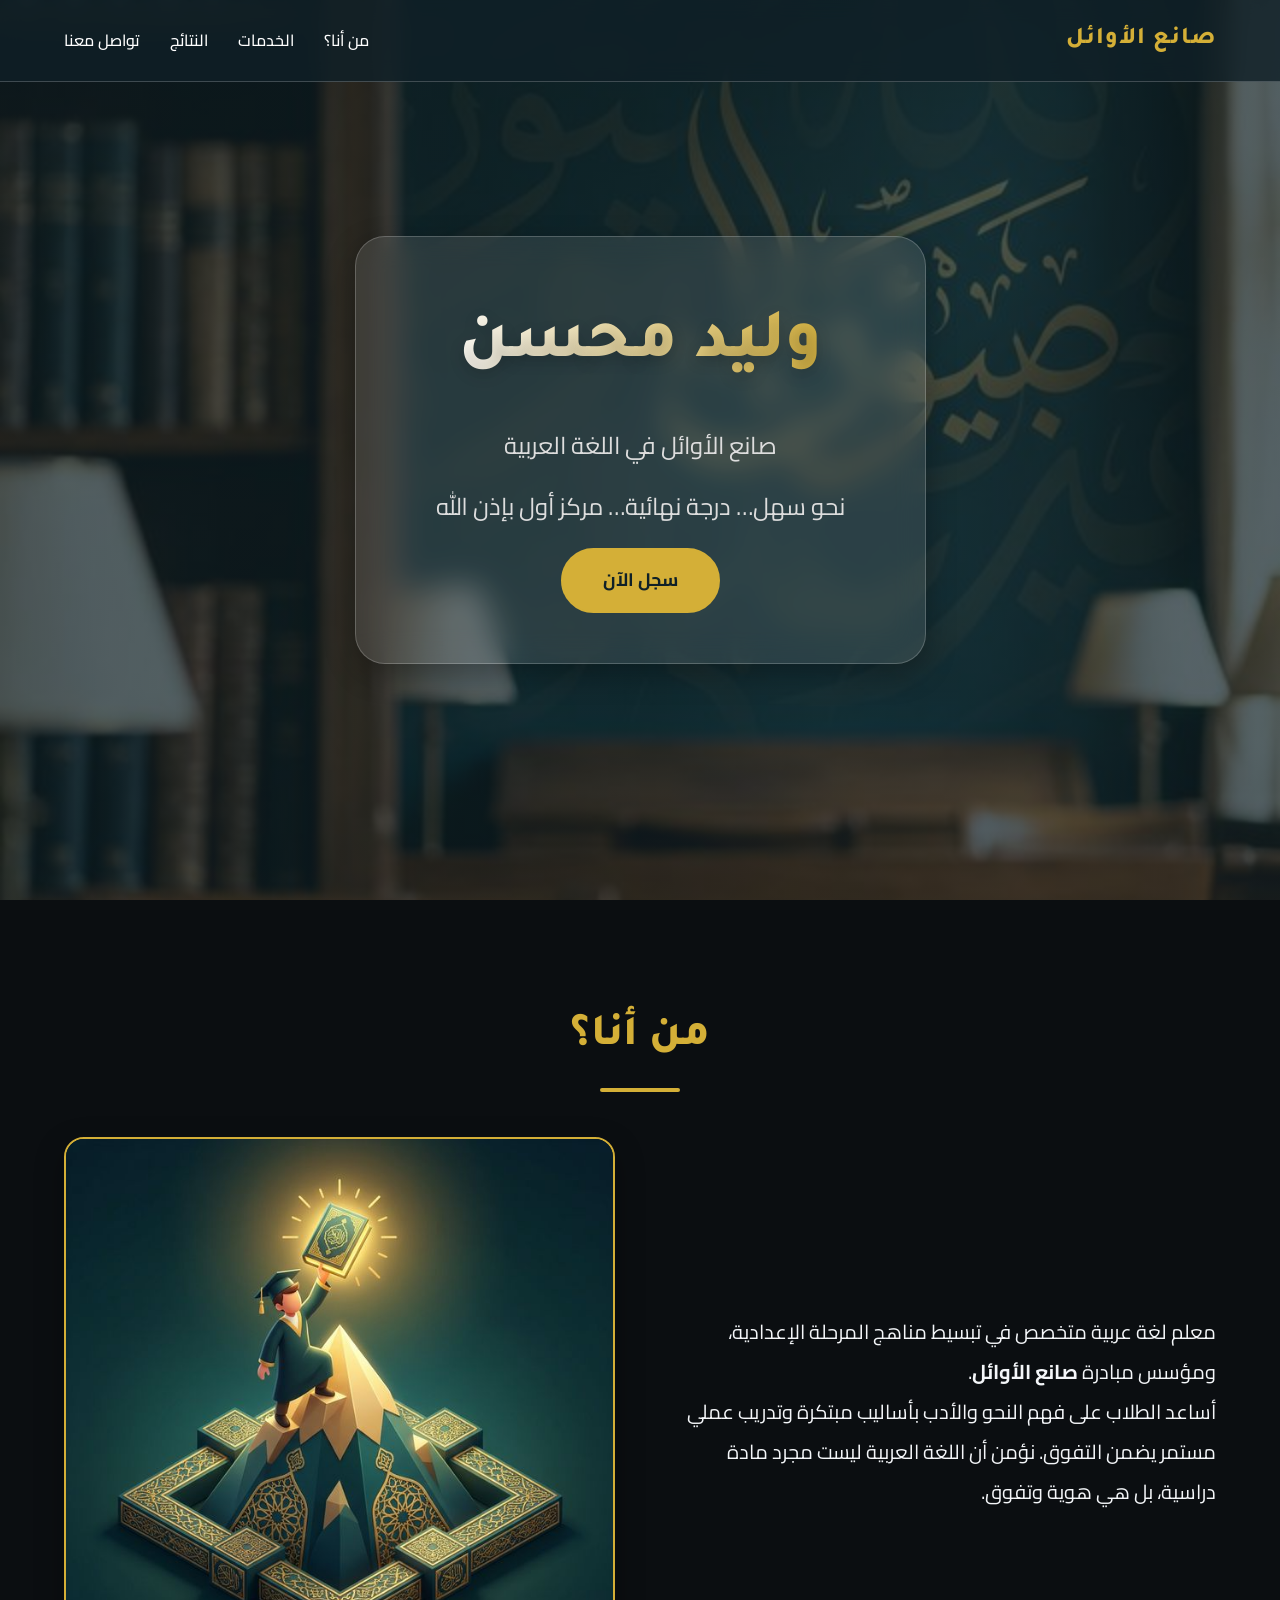
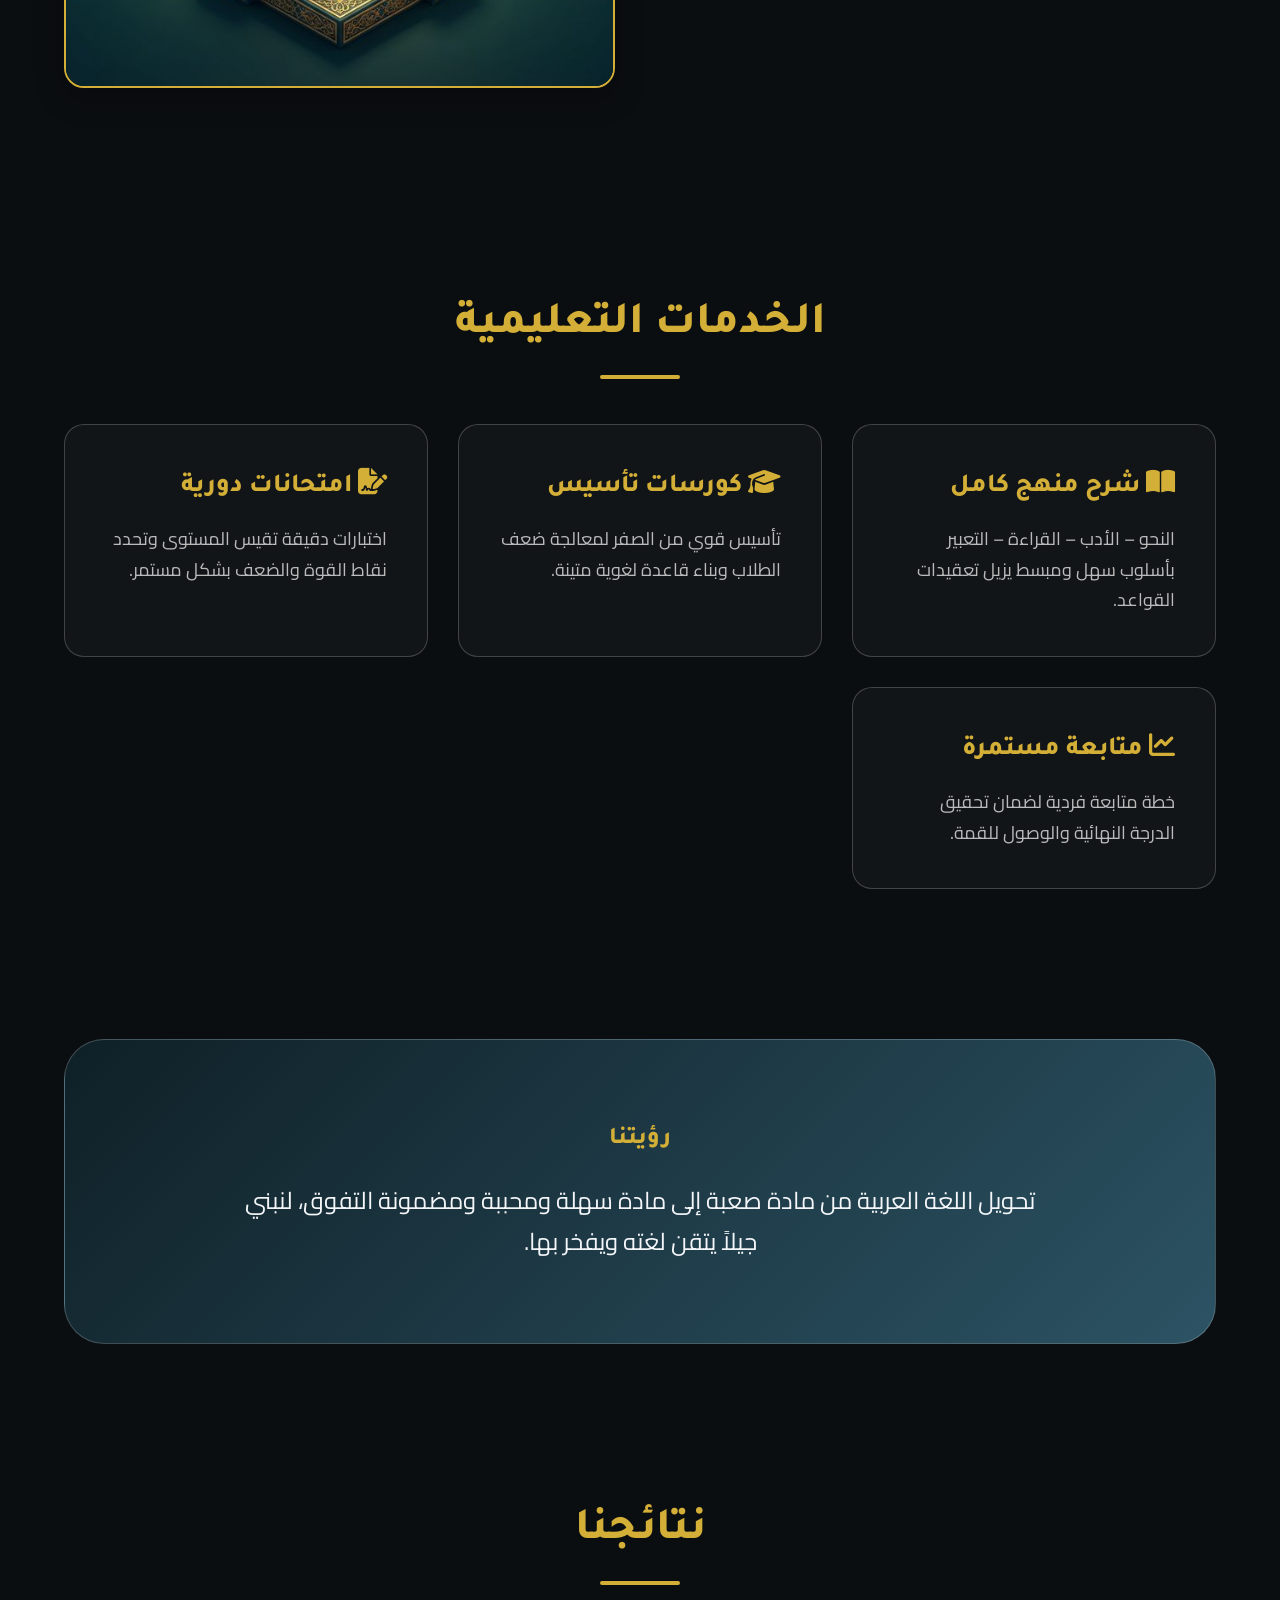
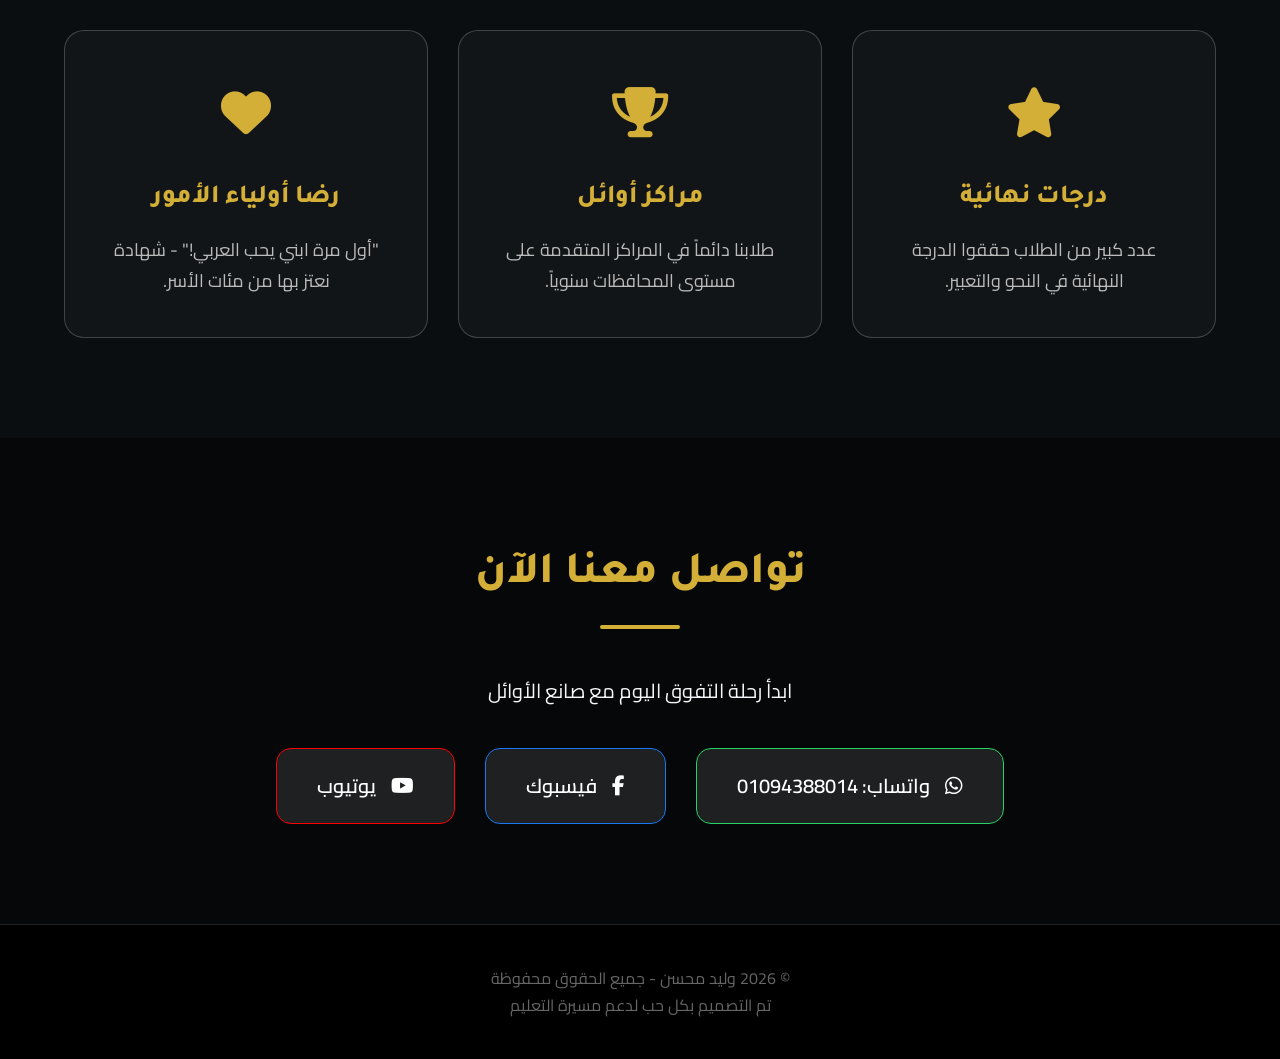
==== index.html @ 2f056094 "Add files via upload" ====
<!DOCTYPE html>
<html lang="ar" dir="rtl">
<head>
    <meta charset="UTF-8">
    <meta name="viewport" content="width=device-width, initial-scale=1.0">
    <meta name="description" content="وليد محسن - صانع الأوائل في اللغة العربية. نحو سهل، درجة نهائية، ومركز أول بإذن الله.">
    <title>وليد محسن | صانع الأوائل</title>
    
    <!-- CSS -->
    <link rel="stylesheet" href="style.css">
    
    <!-- Font Awesome for icons -->
    <link rel="stylesheet" href="https://cdnjs.cloudflare.com/ajax/libs/font-awesome/6.4.0/css/all.min.css">
    
    <!-- Favicon -->
    <link rel="icon" type="image/png" href="assets/awards.png">
</head>

<body>

    <!-- Navigation -->
    <nav>
        <a href="#" class="nav-logo">صانع الأوائل</a>
        <ul class="nav-links">
            <li><a href="#about">من أنا؟</a></li>
            <li><a href="#services">الخدمات</a></li>
            <li><a href="#results">النتائج</a></li>
            <li><a href="#contact">تواصل معنا</a></li>
        </ul>
    </nav>

    <!-- Hero Section -->
    <header class="hero">
        <div class="hero-content">
            <h1>وليد محسن</h1>
            <p>صانع الأوائل في اللغة العربية</p>
            <p>نحو سهل… درجة نهائية… مركز أول بإذن الله</p>
            <a href="#contact" class="cta-btn">سجل الآن</a>
        </div>
    </header>

    <!-- About Section -->
    <section id="about" class="section">
        <h2 class="section-title">من أنا؟</h2>
        <div class="about-container">
            <div class="about-text">
                <p>
                    معلم لغة عربية متخصص في تبسيط مناهج المرحلة الإعدادية، ومؤسس مبادرة <strong>صانع الأوائل</strong>.
                </p>
                <p>
                    أساعد الطلاب على فهم النحو والأدب بأساليب مبتكرة وتدريب عملي مستمر يضمن التفوق. نؤمن أن اللغة العربية ليست مجرد مادة دراسية، بل هي هوية وتفوق.
                </p>
            </div>
            <img src="assets/success.png" alt="نجاح الطلاب" class="about-img">
        </div>
    </section>

    <!-- Services Section -->
    <section id="services" class="section">
        <h2 class="section-title">الخدمات التعليمية</h2>
        <div class="cards-grid">
            <div class="card">
                <h3><i class="fas fa-book-open"></i> شرح منهج كامل</h3>
                <p>النحو – الأدب – القراءة – التعبير بأسلوب سهل ومبسط يزيل تعقيدات القواعد.</p>
            </div>
            <div class="card">
                <h3><i class="fas fa-graduation-cap"></i> كورسات تأسيس</h3>
                <p>تأسيس قوي من الصفر لمعالجة ضعف الطلاب وبناء قاعدة لغوية متينة.</p>
            </div>
            <div class="card">
                <h3><i class="fas fa-file-signature"></i> امتحانات دورية</h3>
                <p>اختبارات دقيقة تقيس المستوى وتحدد نقاط القوة والضعف بشكل مستمر.</p>
            </div>
            <div class="card">
                <h3><i class="fas fa-chart-line"></i> متابعة مستمرة</h3>
                <p>خطة متابعة فردية لضمان تحقيق الدرجة النهائية والوصول للقمة.</p>
            </div>
        </div>
    </section>

    <!-- Vision Highlight -->
    <div class="vision-highlight">
        <h2>رؤيتنا</h2>
        <p style="font-size: 24px; max-width: 800px; margin: auto;">
            تحويل اللغة العربية من مادة صعبة إلى مادة سهلة ومحببة ومضمونة التفوق، لنبني جيلاً يتقن لغته ويفخر بها.
        </p>
    </div>

    <!-- Results Section -->
    <section id="results" class="section">
        <h2 class="section-title">نتائجنا</h2>
        <div class="cards-grid">
            <div class="card result-card">
                <div class="result-icon"><i class="fas fa-star"></i></div>
                <h3>درجات نهائية</h3>
                <p>عدد كبير من الطلاب حققوا الدرجة النهائية في النحو والتعبير.</p>
            </div>
            <div class="card result-card">
                <div class="result-icon"><i class="fas fa-trophy"></i></div>
                <h3>مراكز أوائل</h3>
                <p>طلابنا دائماً في المراكز المتقدمة على مستوى المحافظات سنوياً.</p>
            </div>
            <div class="card result-card">
                <div class="result-icon"><i class="fas fa-heart"></i></div>
                <h3>رضا أولياء الأمور</h3>
                <p>"أول مرة ابني يحب العربي!" - شهادة نعتز بها من مئات الأسر.</p>
            </div>
        </div>
    </section>

    <!-- Contact Section -->
    <section id="contact" class="contact-section">
        <h2 class="section-title">تواصل معنا الآن</h2>
        <p style="font-size: 20px;">ابدأ رحلة التفوق اليوم مع صانع الأوائل</p>
        
        <div class="contact-links">
            <a href="https://wa.me/201094388014" target="_blank" class="contact-item whatsapp">
                <i class="fab fa-whatsapp"></i> واتساب: 01094388014
            </a>
            <a href="https://www.facebook.com/share/1NJPFis93b/" target="_blank" class="contact-item facebook">
                <i class="fab fa-facebook-f"></i> فيسبوك
            </a>
            <a href="https://www.youtube.com/@waleedmohsen2886" target="_blank" class="contact-item youtube">
                <i class="fab fa-youtube"></i> يوتيوب
            </a>
        </div>
    </section>

    <footer>
        <p>© 2026 وليد محسن - جميع الحقوق محفوظة</p>
        <p>تم التصميم بكل حب لدعم مسيرة التعليم</p>
    </footer>

    <!-- Add some simple AOS-like scroll reveal -->
    <script>
        const observerOptions = {
            threshold: 0.1
        };

        const observer = new IntersectionObserver((entries) => {
            entries.forEach(entry => {
                if (entry.isIntersecting) {
                    entry.target.style.opacity = "1";
                    entry.target.style.transform = "translateY(0)";
                }
            });
        }, observerOptions);

        document.querySelectorAll('.card, .section-title, .about-text, .about-img, .vision-highlight').forEach(el => {
            el.style.opacity = "0";
            el.style.transform = "translateY(30px)";
            el.style.transition = "all 0.8s ease-out";
            observer.observe(el);
        });
    </script>

</body>
</html>
---- style.css ----
@import url('https://fonts.googleapis.com/css2?family=Cairo:wght@200;300;400;500;600;700;800;900&family=Tajawal:wght@200;300;400;500;700;800;900&display=swap');

:root {
    --primary: #0f2027;
    --secondary: #2c5364;
    --accent: #d4af37; /* Gold */
    --accent-light: #f1c40f;
    --text-light: #f4f6f9;
    --text-dark: #222;
    --glass: rgba(255, 255, 255, 0.1);
    --glass-border: rgba(255, 255, 255, 0.2);
    --shadow: 0 10px 30px rgba(0, 0, 0, 0.3);
    --transition: 0.4s cubic-bezier(0.4, 0, 0.2, 1);
}

* {
    margin: 0;
    padding: 0;
    box-sizing: border-box;
}

body {
    font-family: 'Cairo', sans-serif;
    background: #0b0e11;
    color: var(--text-light);
    line-height: 1.7;
    overflow-x: hidden;
    scroll-behavior: smooth;
}

h1, h2, h3, .nav-logo {
    font-family: 'Tajawal', sans-serif;
    font-weight: 800;
}

/* Custom Scrollbar */
::-webkit-scrollbar {
    width: 8px;
}
::-webkit-scrollbar-track {
    background: var(--primary);
}
::-webkit-scrollbar-thumb {
    background: var(--accent);
    border-radius: 10px;
}

/* Navigation */
nav {
    position: fixed;
    top: 0;
    left: 0;
    width: 100%;
    padding: 20px 5%;
    display: flex;
    justify-content: space-between;
    align-items: center;
    z-index: 1000;
    background: rgba(15, 32, 39, 0.8);
    backdrop-filter: blur(10px);
    border-bottom: 1px solid var(--glass-border);
}

.nav-logo {
    font-size: 24px;
    color: var(--accent);
    text-decoration: none;
    letter-spacing: 1px;
}

.nav-links {
    display: flex;
    gap: 30px;
    list-style: none;
}

.nav-links a {
    color: white;
    text-decoration: none;
    font-weight: 500;
    transition: var(--transition);
}

.nav-links a:hover {
    color: var(--accent);
}

/* Hero Section */
.hero {
    height: 100vh;
    background: linear-gradient(rgba(15, 32, 39, 0.7), rgba(15, 32, 39, 0.7)), url('assets/hero-bg.png');
    background-size: cover;
    background-position: center;
    background-attachment: fixed;
    display: flex;
    flex-direction: column;
    justify-content: center;
    align-items: center;
    text-align: center;
    padding: 0 20px;
}

.hero-content {
    background: var(--glass);
    backdrop-filter: blur(15px);
    padding: 50px 80px;
    border-radius: 30px;
    border: 1px solid var(--glass-border);
    box-shadow: var(--shadow);
    max-width: 900px;
    animation: fadeInUp 1s ease-out;
}

.hero h1 {
    font-size: clamp(40px, 8vw, 70px);
    margin: 0;
    background: linear-gradient(to right, #fff, var(--accent));
    -webkit-background-clip: text;
    -webkit-text-fill-color: transparent;
    text-shadow: 0 5px 15px rgba(0,0,0,0.2);
}

.hero p {
    font-size: clamp(18px, 3vw, 24px);
    margin: 20px 0;
    color: #ddd;
}

.hero .cta-btn {
    display: inline-block;
    padding: 15px 40px;
    background: var(--accent);
    color: var(--primary);
    text-decoration: none;
    border-radius: 50px;
    font-weight: 700;
    font-size: 18px;
    transition: var(--transition);
    border: 2px solid var(--accent);
}

.hero .cta-btn:hover {
    background: transparent;
    color: var(--accent);
    transform: translateY(-5px);
    box-shadow: 0 10px 20px rgba(212, 175, 55, 0.3);
}

/* Sections */
.section {
    padding: 100px 5%;
    max-width: 1400px;
    margin: auto;
}

.section-title {
    text-align: center;
    font-size: clamp(32px, 5vw, 45px);
    margin-bottom: 60px;
    position: relative;
    color: var(--accent);
}

.section-title::after {
    content: '';
    position: absolute;
    bottom: -15px;
    left: 50%;
    transform: translateX(-50%);
    width: 80px;
    height: 4px;
    background: var(--accent);
    border-radius: 2px;
}

/* About Section */
.about-container {
    display: grid;
    grid-template-columns: 1fr 1fr;
    gap: 50px;
    align-items: center;
}

.about-img {
    width: 100%;
    border-radius: 20px;
    box-shadow: var(--shadow);
    border: 2px solid var(--accent);
}

.about-text {
    font-size: 20px;
    line-height: 2;
}

/* Services / Cards */
.cards-grid {
    display: grid;
    grid-template-columns: repeat(auto-fit, minmax(300px, 1fr));
    gap: 30px;
}

.card {
    background: rgba(255, 255, 255, 0.03);
    padding: 40px;
    border-radius: 20px;
    border: 1px solid var(--glass-border);
    transition: var(--transition);
    position: relative;
    overflow: hidden;
    height: 100%;
}

.card::before {
    content: '';
    position: absolute;
    top: 0;
    left: 0;
    width: 100%;
    height: 100%;
    background: linear-gradient(135deg, var(--accent), transparent);
    opacity: 0;
    transition: var(--transition);
}

.card:hover {
    transform: translateY(-15px) scale(1.02);
    border-color: var(--accent);
    background: rgba(255, 255, 255, 0.07);
}

.card:hover::before {
    opacity: 0.05;
}

.card h3 {
    font-size: 26px;
    margin-bottom: 15px;
    color: var(--accent);
}

.card p {
    color: #bbb;
    font-size: 18px;
}

/* Vision Highlight */
.vision-highlight {
    background: linear-gradient(135deg, var(--primary), var(--secondary));
    padding: 80px 5%;
    text-align: center;
    border-radius: 40px;
    margin: 50px 5%;
    border: 1px solid var(--glass-border);
}

.vision-highlight h2 {
    color: var(--accent);
    margin-bottom: 20px;
}

/* Results */
.result-card {
    display: flex;
    flex-direction: column;
    align-items: center;
    text-align: center;
}

.result-icon {
    font-size: 50px;
    margin-bottom: 20px;
    color: var(--accent);
}

/* Contact */
.contact-section {
    background: #050709;
    padding: 100px 5%;
    text-align: center;
}

.contact-links {
    display: flex;
    justify-content: center;
    gap: 30px;
    flex-wrap: wrap;
    margin-top: 40px;
}

.contact-item {
    padding: 20px 40px;
    border-radius: 15px;
    background: var(--glass);
    border: 1px solid var(--glass-border);
    text-decoration: none;
    color: white;
    font-size: 20px;
    font-weight: 600;
    transition: var(--transition);
    display: flex;
    align-items: center;
    gap: 15px;
}

.contact-item:hover {
    background: var(--accent);
    color: var(--primary);
    transform: translateY(-5px);
}

.contact-item.whatsapp { border-color: #25d366; }
.contact-item.facebook { border-color: #1877f2; }
.contact-item.youtube { border-color: #ff0000; }

/* Footer */
footer {
    padding: 40px;
    text-align: center;
    background: #000;
    border-top: 1px solid #222;
    color: #666;
}

/* Animations */
@keyframes fadeInUp {
    from {
        opacity: 0;
        transform: translateY(50px);
    }
    to {
        opacity: 1;
        transform: translateY(0);
    }
}

/* Responsive */
@media (max-width: 768px) {
    .about-container {
        grid-template-columns: 1fr;
    }
    .nav-links {
        display: none;
    }
    .hero-content {
        padding: 40px 20px;
    }
}
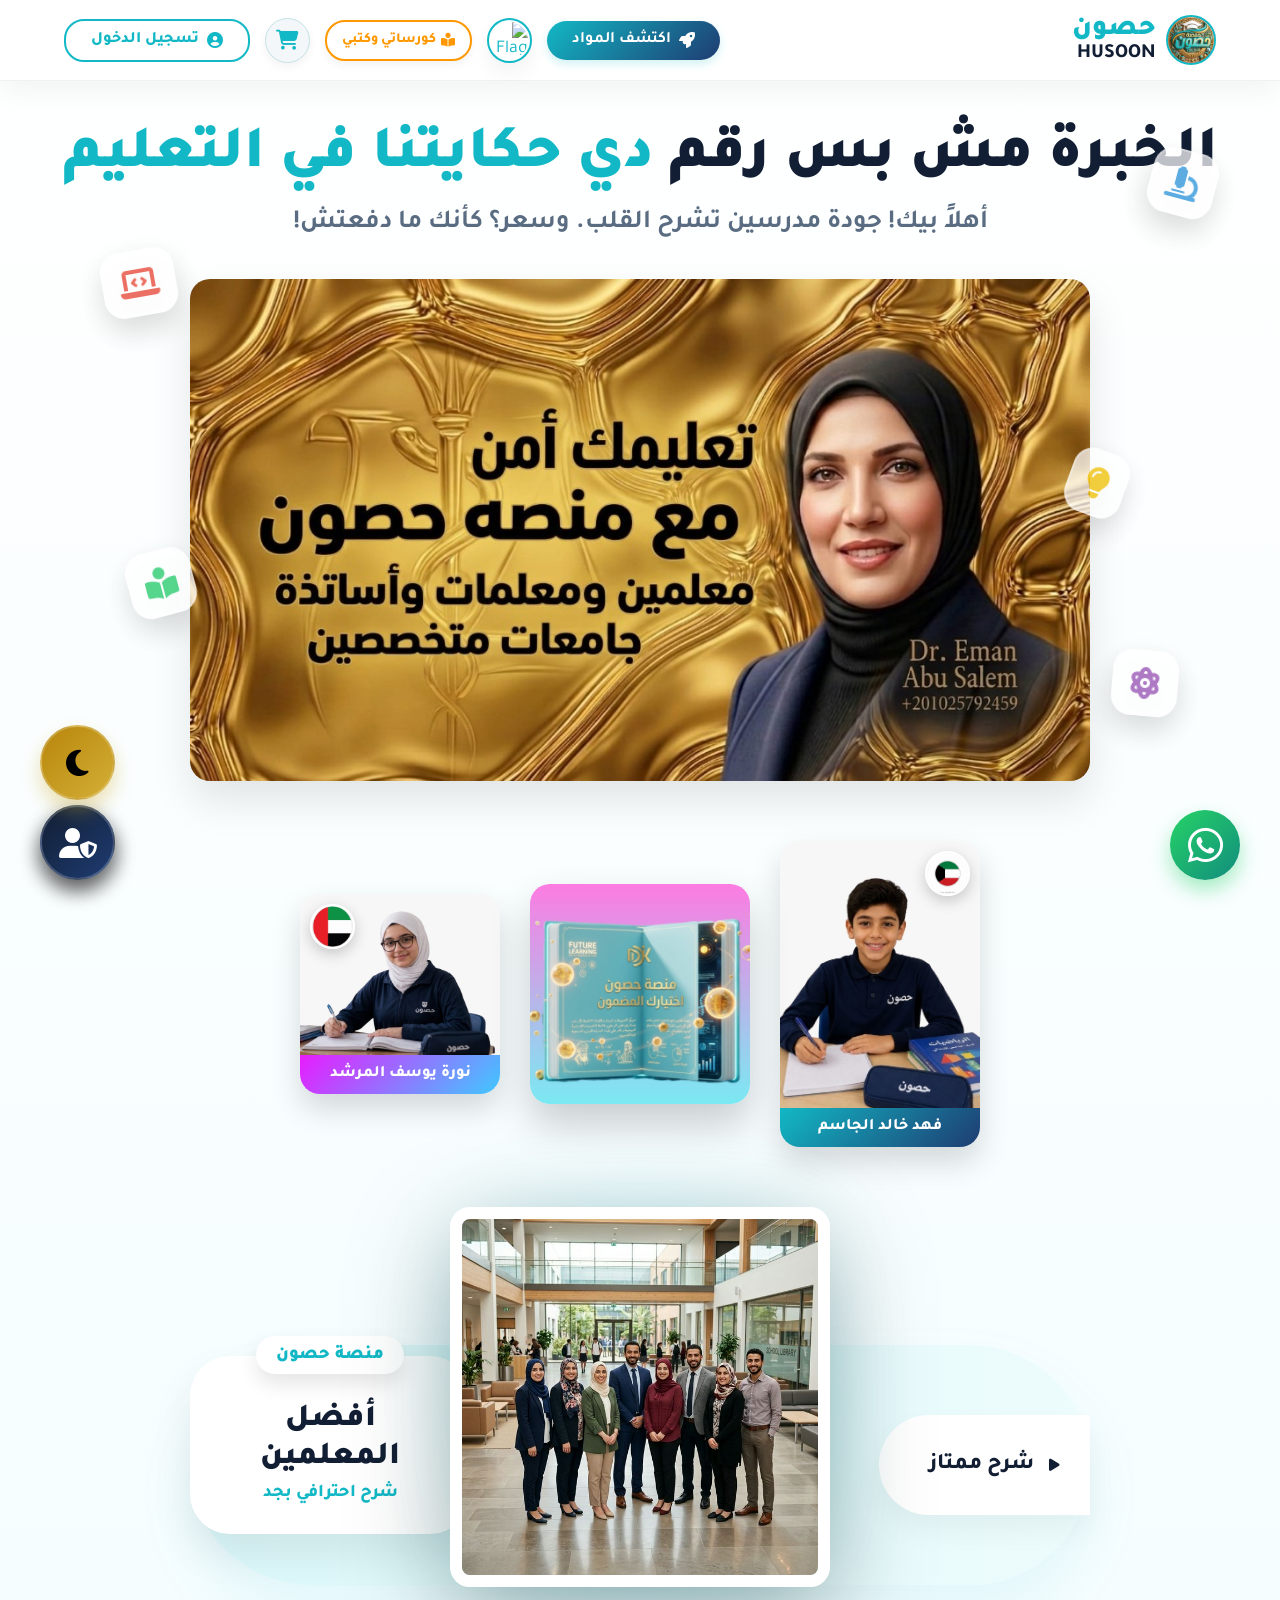
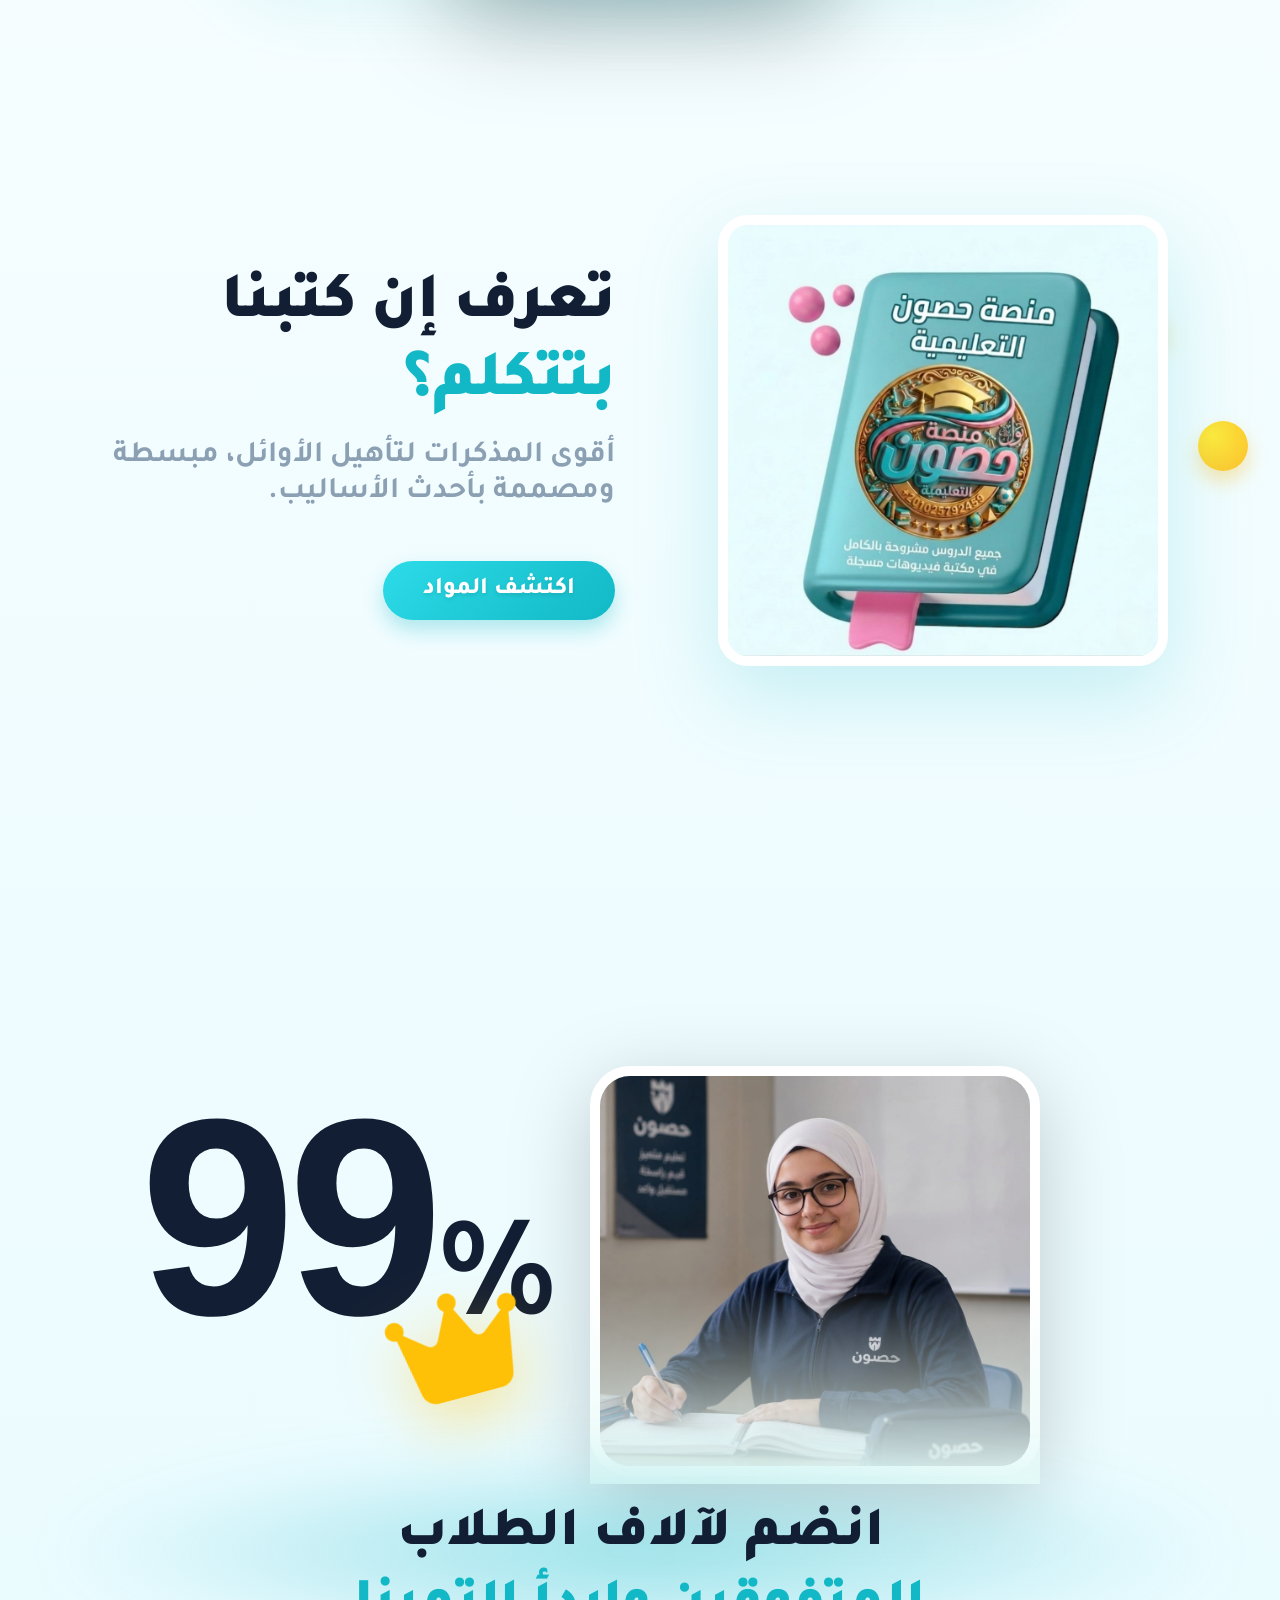
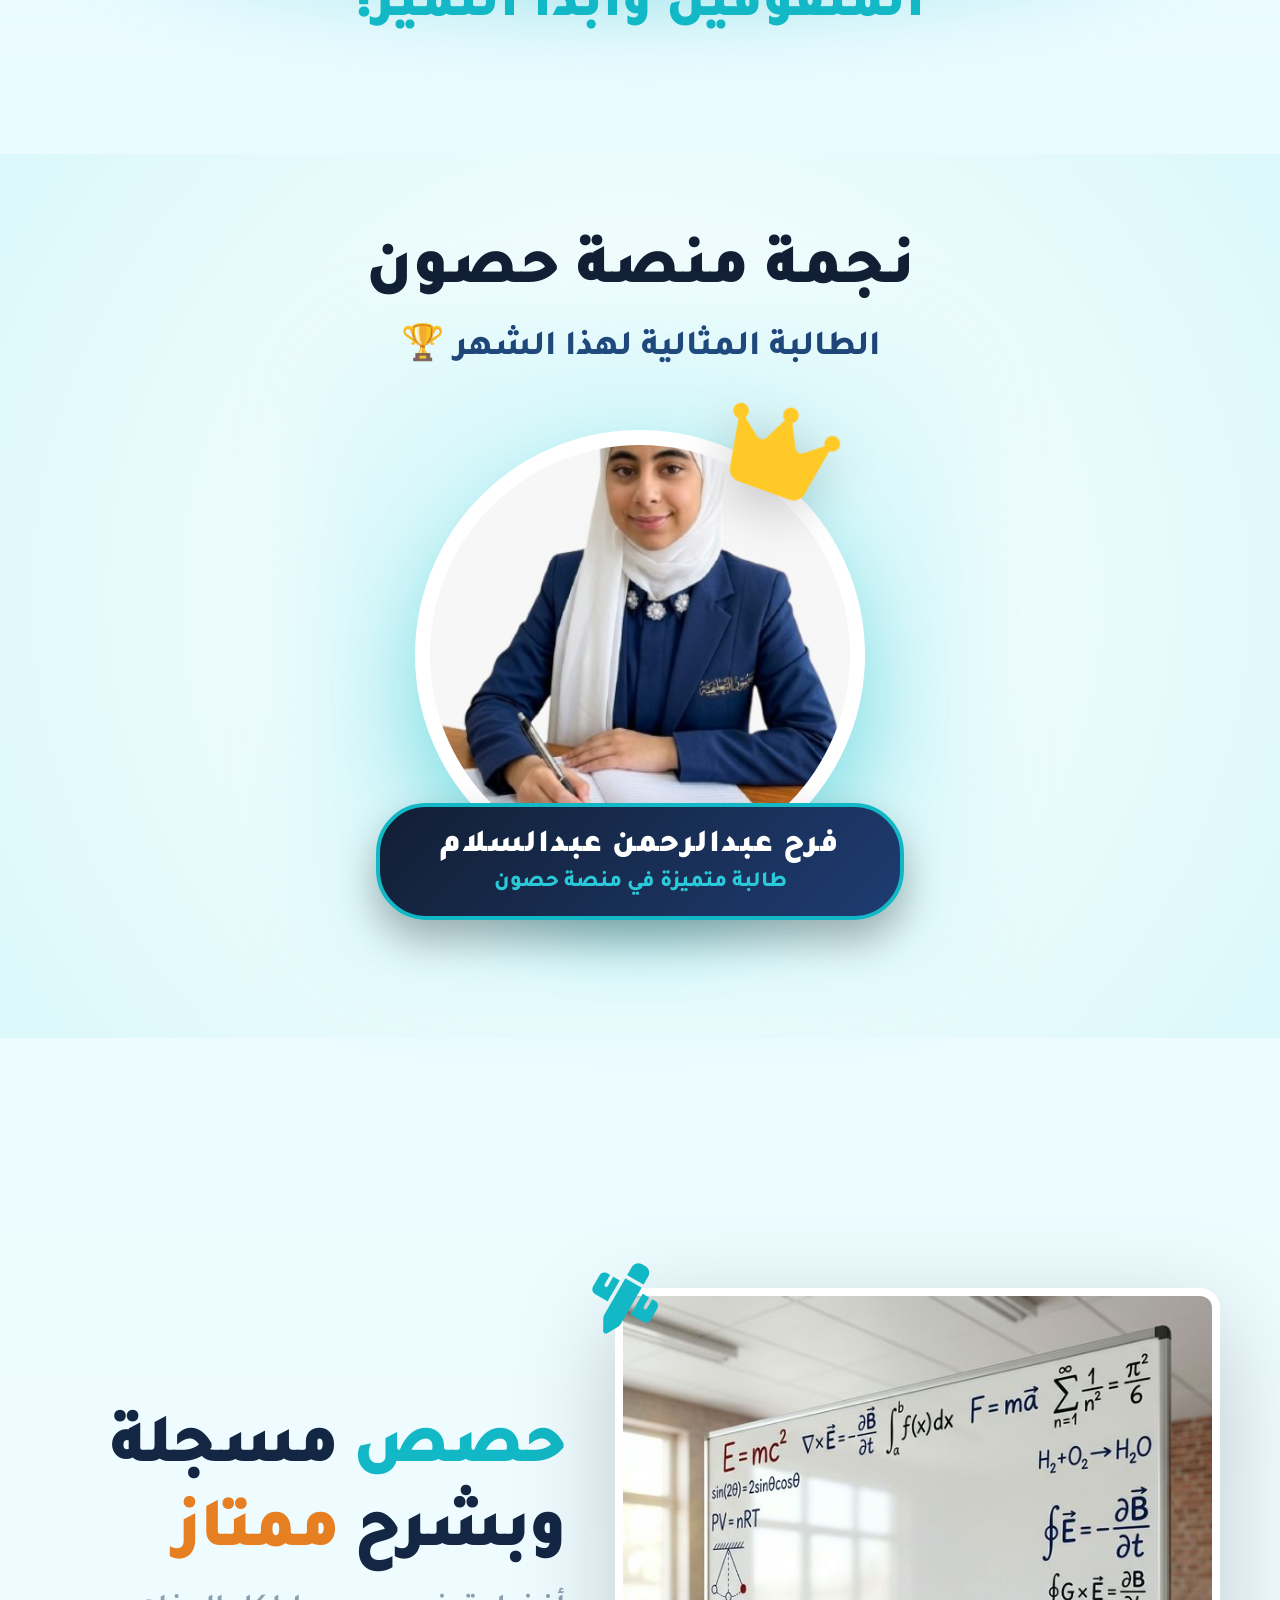
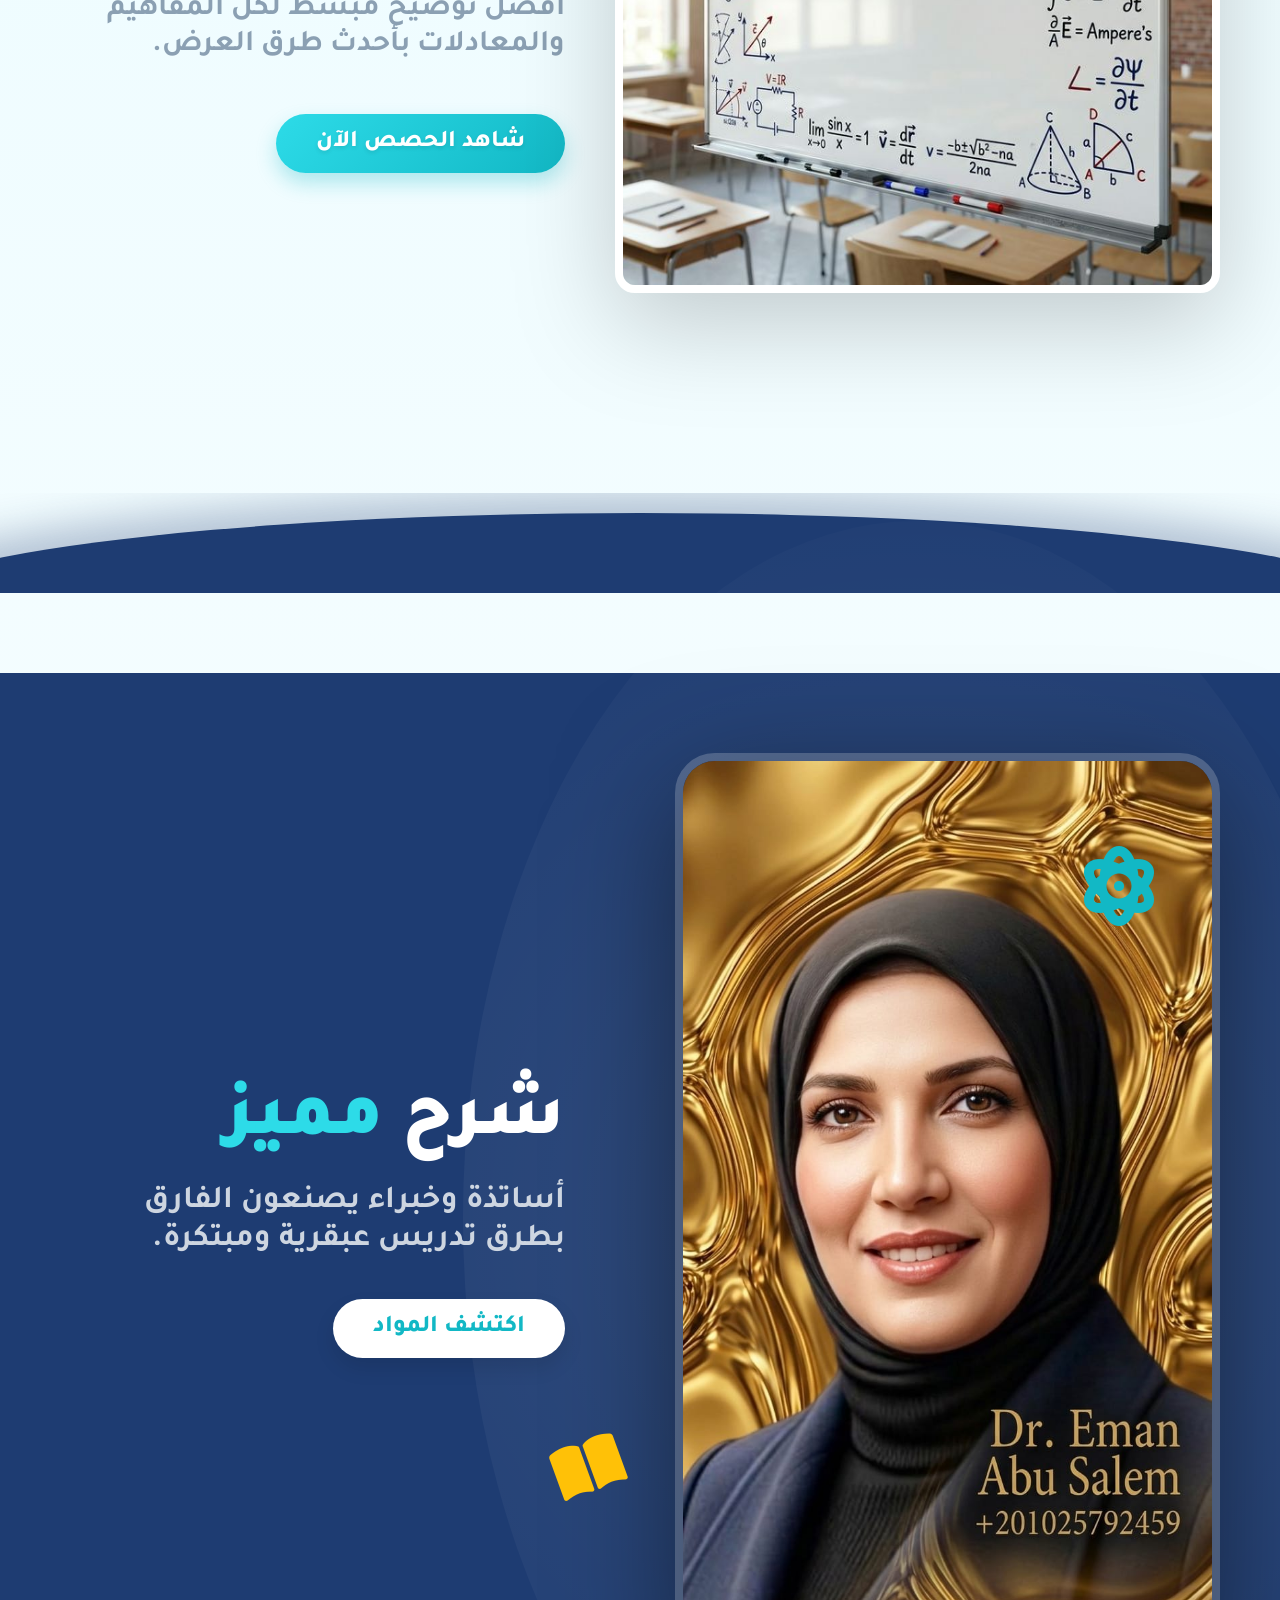
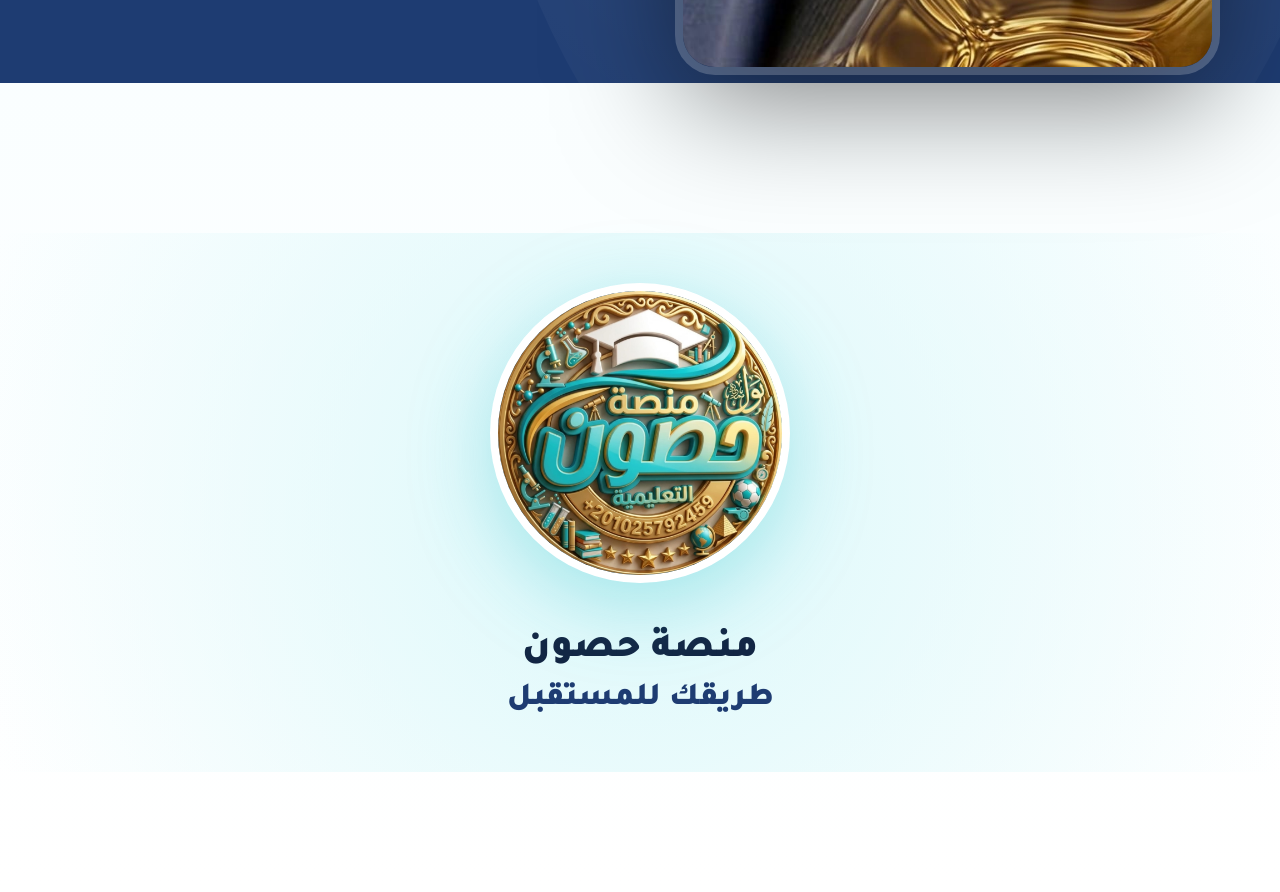
==== commit bee50a50: "Add files via upload" ====
--- a/index.html
+++ b/index.html
@@ -1,158 +1,723 @@
-<!DOCTYPE html>
+﻿<!DOCTYPE html>
 <html lang="ar" dir="rtl">
+
 <head>
     <meta charset="UTF-8">
-    <meta name="viewport" content="width=device-width, initial-scale=1.0">
-    <meta name="description" content="وليد محسن - صانع الأوائل في اللغة العربية. نحو سهل، درجة نهائية، ومركز أول بإذن الله.">
-    <title>وليد محسن | صانع الأوائل</title>
-    
-    <!-- CSS -->
+    <meta name="viewport" content="width=850">
+    <title>منصة حصون - Husoon</title>
     <link rel="stylesheet" href="style.css">
-    
-    <!-- Font Awesome for icons -->
+    <link href="https://fonts.googleapis.com/css2?family=Tajawal:wght@400;500;700;800;900&display=swap"
+        rel="stylesheet">
     <link rel="stylesheet" href="https://cdnjs.cloudflare.com/ajax/libs/font-awesome/6.4.0/css/all.min.css">
-    
-    <!-- Favicon -->
-    <link rel="icon" type="image/png" href="assets/awards.png">
+    <style>
+        .huge-hero {
+            position: relative;
+            padding: 160px 20px 80px;
+            background: radial-gradient(circle at center top, rgba(18, 184, 197, 0.1) 0%, rgba(255, 255, 255, 0) 70%);
+            border-bottom: 2px solid #f1f6fa;
+            text-align: center;
+            overflow: hidden;
+            z-index: 1;
+        }
+
+        .huge-hero::before {
+            content: '';
+            position: absolute;
+            top: 0;
+            left: 0;
+            width: 100%;
+            height: 100%;
+            background: url('data:image/svg+xml;utf8,<svg width="100%" height="100%" xmlns="http://www.w3.org/2000/svg"><defs><pattern id="dots" width="40" height="40" patternUnits="userSpaceOnUse"><circle cx="2" cy="2" r="2" fill="%2312b8c5" opacity="0.1"/></pattern></defs><rect width="100%" height="100%" fill="url(%23dots)"/></svg>');
+            z-index: -1;
+        }
+
+        .hero-title-box h1 {
+            font-size: 68px;
+            font-weight: 900;
+            line-height: 1.2;
+            color: var(--text-dark);
+            margin-bottom: 20px;
+        }
+
+        .hero-title-box h1.highlight {
+            background: linear-gradient(90deg, var(--primary-color), #00d2ff);
+            background-clip: text;
+            -webkit-background-clip: text;
+            -webkit-text-fill-color: transparent;
+            font-size: 78px;
+            letter-spacing: -2px;
+        }
+
+        .large-stats-container {
+            display: flex;
+            justify-content: center;
+            gap: 40px;
+            margin: 60px 0;
+            flex-wrap: wrap;
+        }
+
+        .large-stat {
+            background: rgba(255, 255, 255, 0.9);
+            backdrop-filter: blur(20px);
+            padding: 40px 60px;
+            border-radius: 30px;
+            box-shadow: 0 20px 50px rgba(0, 0, 0, 0.08);
+            transition: 0.4s cubic-bezier(0.175, 0.885, 0.32, 1.275);
+            border: 1px solid rgba(255, 255, 255, 1);
+            text-align: center;
+            min-width: 250px;
+        }
+
+        .large-stat:hover {
+            transform: translateY(-20px);
+            box-shadow: 0 35px 60px rgba(18, 184, 197, 0.2);
+        }
+
+        .large-stat h3 {
+            font-size: 44px;
+            color: var(--primary-color);
+            font-weight: 900;
+            margin-bottom: 5px;
+        }
+
+        .large-stat p {
+            font-size: 22px;
+            color: #6a7c92;
+            font-weight: bold;
+        }
+
+        .huge-illustration {
+            width: 100%;
+            max-width: 800px;
+            margin: 0 auto;
+            animation: float 6s ease-in-out infinite;
+            filter: drop-shadow(0 30px 30px rgba(0, 0, 0, 0.1));
+            display: block;
+        }
+
+        .section-split.large-split {
+            padding: 100px 20px;
+            gap: 60px;
+        }
+
+        .section-split.large-split h2 {
+            font-size: 52px;
+            line-height: 1.3;
+        }
+
+        .section-split.large-split p {
+            font-size: 24px;
+            margin-top: 20px;
+        }
+
+        .country-dropdown a {
+            display: flex;
+            align-items: center;
+            gap: 10px;
+            font-weight: 600;
+            font-size: 16px;
+        }
+
+        .country-dropdown img {
+            border-radius: 50%;
+            width: 24px;
+            height: 24px;
+            object-fit: cover;
+            box-shadow: 0 2px 5px rgba(0, 0, 0, 0.1);
+            border: 2px solid #fff;
+        }
+
+        .country-flag img {
+            border-radius: 50%;
+            width: 100%;
+            height: 100%;
+            object-fit: cover;
+        }
+
+        @media (max-width: 1100px) {
+
+            .hero-title-box h1,
+            h1[style*="font-size:60px"],
+            h1[style*="font-size:65px"],
+            h1[style*="font-size:70px"],
+            h1[style*="font-size:75px"] {
+                font-size: 44px !important;
+            }
+
+            .hero-title-box h1.highlight {
+                font-size: 48px !important;
+            }
+
+            .section-split.large-split h2,
+            h2[style*="font-size:55px"] {
+                font-size: 36px !important;
+            }
+
+            p[style*="font-size:26px"],
+            p[style*="font-size:30px"],
+            p[style*="font-size:32px"] {
+                font-size: 20px !important;
+                line-height: 1.5;
+            }
+
+            h1[style*="font-size:280px"] {
+                font-size: 160px !important;
+            }
+
+            h1 span[style*="font-size:160px"] {
+                font-size: 100px !important;
+            }
+
+            .large-stat {
+                padding: 20px 30px;
+            }
+
+            .large-stat h3 {
+                font-size: 32px;
+            }
+
+            .huge-percent {
+                font-size: 120px !important;
+            }
+        }
+
+        @media (max-width: 991px) {
+            .hero-title-box h1 {
+                font-size: 38px !important;
+            }
+
+            .hero-title-box h1.highlight {
+                font-size: 42px !important;
+            }
+
+            .section-split.large-split h2 {
+                font-size: 30px !important;
+            }
+
+            .large-stat {
+                padding: 15px 20px;
+            }
+
+            .large-stat h3 {
+                font-size: 28px !important;
+            }
+        }
+
+
+
+
+        @keyframes pulse-gentle {
+            0% {
+                transform: scale(1);
+            }
+
+            50% {
+                transform: scale(1.05);
+            }
+
+            100% {
+                transform: scale(1);
+            }
+        }
+
+        .breath-anim {
+            animation: pulse-gentle 4s ease-in-out infinite !important;
+        }
+    </style>
+
+    <button id="floating-admin-btn-static" title="لوحة الإدارة" onclick="promptAdmin()"
+        style="position:fixed; bottom:20px; left:40px; z-index:99999; background:linear-gradient(135deg, #121e33, #1e3c72); color:#fff; border:none; width:75px; height:75px; border-radius:50%; font-family:'Tajawal'; font-weight:800; box-shadow:0 10px 20px rgba(0,0,0,0.4); cursor:pointer; font-size:30px; transition:0.3s; display:flex; align-items:center; justify-content:center; border:2px solid rgba(255,255,255,0.2);">
+        <i class="fas fa-user-shield"></i>
+    </button>
+    <script>
+        function promptAdmin(e) {
+            if (e) e.preventDefault();
+            if (window.promptAdmin) {
+                window.promptAdmin();
+            } else {
+                let pass = prompt("بوابة حصون للإدارة - الرقم السري:");
+                if (pass === "135700") { sessionStorage.setItem('isAdmin', 'yes'); window.location.href = "admin.html"; }
+            }
+        }
+
+        // Failsafe for UI toggles if script.js is still loading
+        window.toggleCountryMenu = window.toggleCountryMenu || function (e) {
+            if (e) e.preventDefault();
+            const menu = document.getElementById('country-dropdown-main');
+            if (menu) {
+                const isVisible = menu.style.display === 'block';
+                menu.style.display = isVisible ? 'none' : 'block';
+            }
+        };
+
+        function openCart(e) {
+            if (e) e.preventDefault();
+            const modal = document.getElementById('cart-modal');
+            if (modal) modal.style.display = 'flex';
+        }
+        window.openCountryModal = window.openCountryModal || function (e) {
+            if (e) e.preventDefault();
+            const m = document.getElementById('country-modal');
+            if (m) m.style.display = 'flex';
+            else {
+                // Urgent fallback if not injected yet
+                alert("جاري تجهيز قائمة الدول... يرجى الانتظار ثانية.");
+                if (window.injectCountryModal) window.injectCountryModal();
+            }
+        };
+    </script>
 </head>
 
 <body>
 
-    <!-- Navigation -->
-    <nav>
-        <a href="#" class="nav-logo">صانع الأوائل</a>
-        <ul class="nav-links">
-            <li><a href="#about">من أنا؟</a></li>
-            <li><a href="#services">الخدمات</a></li>
-            <li><a href="#results">النتائج</a></li>
-            <li><a href="#contact">تواصل معنا</a></li>
-        </ul>
-    </nav>
-
-    <!-- Hero Section -->
-    <header class="hero">
-        <div class="hero-content">
-            <h1>وليد محسن</h1>
-            <p>صانع الأوائل في اللغة العربية</p>
-            <p>نحو سهل… درجة نهائية… مركز أول بإذن الله</p>
-            <a href="#contact" class="cta-btn">سجل الآن</a>
+    <header class="navbar"
+        style="background:rgba(255,255,255,0.95); backdrop-filter:blur(15px); border-bottom:1px solid #f1f1f1; position:sticky; top:0; z-index:1000; box-shadow:0 10px 30px rgba(0,0,0,0.05); padding:15px 5%;">
+        <div class="nav-container">
+            <a href="index.html" class="logo text-dark"
+                style="display:flex; align-items:center; gap:10px; text-decoration:none;">
+                <img src="media__1778617038143.jpg" alt="Logo"
+                    style="width: 50px; height: 50px; border-radius: 50%; object-fit:cover; border: 2px solid #12b8c5;">
+                <div class="logo-text" style="display:flex; flex-direction:column; line-height:1;">
+                    <span class="ar" style="font-size:28px; font-weight:900; color:var(--primary-color);">حصون</span>
+                    <span class="en" style="font-weight:800; color:#121e33;">HUSOON</span>
+                </div>
+            </a>
+            <div class="nav-actions">
+                <!-- Discover -->
+                <div class="discover-container">
+                    <a href="explore.html" class="btn-discover"
+                        style="padding:10px 25px; font-size:16px; border-radius:20px; background:linear-gradient(135deg, #12b8c5, #1e3c72); color:#fff !important; box-shadow:0 4px 10px rgba(18,184,197,0.2); text-decoration:none; display:flex; align-items:center; gap:8px;">
+                        <i class="fas fa-rocket"></i> <span data-i18n="discover">اكتشف المواد</span>
+                    </a>
+                    <div class="mega-menu" id="mega-menu-main">
+                        <div class="mega-menu-grid">
+                            <!-- Injected by JS -->
+                        </div>
+                    </div>
+                </div>
+
+                <!-- Country -->
+                <div class="country-container" style="position:relative; z-index:1100;">
+                    <a href="javascript:void(0)" class="nav-icon-circle country-flag"
+                        onclick="window.openCountryModal(event)"
+                        style="border:2px solid var(--primary-color); padding:2px; overflow:hidden; width:45px; height:45px; box-shadow:0 10px 20px rgba(0,0,0,0.05); display:flex; justify-content:center; align-items:center; cursor:pointer; text-decoration:none;">
+                        <img src="" alt="Flag" style="width:100%; height:100%; border-radius:50%; object-fit:cover;">
+                    </a>
+                </div>
+
+                <!-- Cart -->
+                <a href="#" class="nav-icon-circle cart-icon" onclick="openCart(event)"
+                    style="width:45px; height:45px; background:#f4f7fa; color:#12b8c5; font-size:20px; box-shadow:0 4px 10px rgba(0,0,0,0.05); text-decoration:none; display:flex; justify-content:center; align-items:center;">
+                    <i class="fas fa-shopping-cart"></i>
+                </a>
+
+                <!-- Login -->
+                <a href="login.html" class="btn-login"
+                    style="padding:10px 25px; font-size:16px; border-radius:20px; background:#fff; color:#12b8c5 !important; border:2px solid #12b8c5; font-weight:800; text-decoration:none; display:flex; align-items:center; gap:8px;">
+                    <i class="fas fa-user-circle"></i> <span data-i18n="login">دخول</span>
+                </a>
+            </div>
+        </div>
         </div>
     </header>
 
-    <!-- About Section -->
-    <section id="about" class="section">
-        <h2 class="section-title">من أنا؟</h2>
-        <div class="about-container">
-            <div class="about-text">
-                <p>
-                    معلم لغة عربية متخصص في تبسيط مناهج المرحلة الإعدادية، ومؤسس مبادرة <strong>صانع الأوائل</strong>.
-                </p>
-                <p>
-                    أساعد الطلاب على فهم النحو والأدب بأساليب مبتكرة وتدريب عملي مستمر يضمن التفوق. نؤمن أن اللغة العربية ليست مجرد مادة دراسية، بل هي هوية وتفوق.
-                </p>
-            </div>
-            <img src="assets/success.png" alt="نجاح الطلاب" class="about-img">
+    <button id="floating-admin-btn-static" title="لوحة الإدارة" onclick="promptAdmin()"
+        style="position:fixed; bottom:20px; left:40px; z-index:99999; background:linear-gradient(135deg, #121e33, #1e3c72); color:#fff; border:none; width:75px; height:75px; border-radius:50%; font-family:'Tajawal'; font-weight:800; box-shadow:0 10px 20px rgba(0,0,0,0.4); cursor:pointer; font-size:30px; transition:0.3s; display:flex; align-items:center; justify-content:center; border:2px solid rgba(255,255,255,0.2);">
+        <i class="fas fa-user-shield"></i>
+    </button>
+
+    <script>
+        function promptAdmin() {
+            if (window.promptAdmin) {
+                window.promptAdmin();
+            } else {
+                let pass = prompt("بوابة حصون للإدارة - الرقم السري:");
+                if (pass === "135700") {
+                    sessionStorage.setItem('isAdmin', 'yes');
+                    sessionStorage.setItem('adminType', 'full');
+                    window.location.href = "admin.html";
+                } else if (pass === "246800") {
+                    sessionStorage.setItem('isAdmin', 'yes');
+                    sessionStorage.setItem('adminType', 'restricted');
+                    window.location.href = "admin.html";
+                }
+            }
+        }
+
+    </script>
+    <!-- Global Base Style Override -->
+    <style>
+        body {
+            background-color: #ebfcfa !important;
+            /* The precise soft mint/cyan of the screenshots */
+        }
+
+        .ultra-btn {
+            background: linear-gradient(135deg, #2ddbe8, #12b8c5);
+            color: #fff !important;
+            padding: 15px 40px;
+            border-radius: 50px;
+            font-size: 24px;
+            font-weight: 800;
+            display: inline-block;
+            box-shadow: 0 10px 20px rgba(18, 184, 197, 0.3);
+            transition: 0.3s;
+            border: none;
+            cursor: pointer;
+        }
+
+        .ultra-btn-white {
+            background: #ffffff;
+            color: var(--primary-color) !important;
+            padding: 15px 40px;
+            border-radius: 50px;
+            font-size: 24px;
+            font-weight: 800;
+            display: inline-block;
+            box-shadow: 0 10px 20px rgba(0, 0, 0, 0.1);
+            transition: 0.3s;
+            border: none;
+            cursor: pointer;
+        }
+
+        .ultra-btn:hover,
+        .ultra-btn-white:hover {
+            transform: translateY(-3px);
+        }
+
+        .section-padding {
+            padding: 100px 20px;
+            position: relative;
+        }
+
+        .edu-sticker {
+            background: rgba(255, 255, 255, 0.9);
+            padding: 15px;
+            border-radius: 20px;
+            font-size: 32px;
+            box-shadow: 0 15px 30px rgba(0, 0, 0, 0.1);
+            border: 2px solid #fff;
+            display: inline-flex;
+            justify-content: center;
+            align-items: center;
+        }
+    </style>
+
+    <!-- Professional Random Stickers -->
+    <div class="edu-sticker" style="top: 150px; right: 5%; color: #3498db; transform: rotate(15deg);">
+        <i class="fas fa-microscope"></i>
+    </div>
+    <div class="edu-sticker" style="top: 250px; left: 8%; color: #e74c3c; transform: rotate(-10deg);">
+        <i class="fas fa-laptop-code"></i>
+    </div>
+    <div class="edu-sticker" style="top: 450px; right: 12%; color: #f1c40f; transform: rotate(20deg);">
+        <i class="fas fa-lightbulb"></i>
+    </div>
+    <div class="edu-sticker" style="top: 550px; left: 10%; color: #2ecc71; transform: rotate(-15deg);">
+        <i class="fas fa-book-reader"></i>
+    </div>
+    <div class="edu-sticker" style="top: 650px; right: 8%; color: #9b59b6; transform: rotate(5deg);">
+        <i class="fas fa-atom"></i>
+    </div>
+
+    <!-- 1. Hero Section -->
+    <section class="section-padding" style="text-align:center; padding-top:40px;">
+
+        <h1 style="font-size:60px; font-weight:900; color:#121e33; margin-bottom:15px;"><span data-i18n="hero_t1">الخبرة
+                مو بس</span> <span style="color:#12b8c5;" data-i18n="hero_t2">رقم</span></h1>
+        <p style="font-size:26px; color:#5a6c82; font-weight:600; margin-bottom:40px; max-width:800px; margin-left:auto; margin-right:auto;"
+            data-i18n="hero_sub">هذي قصتنا في التعليم. جودة مدرسين تشرح القلب. وسعر؟ كأنك ما دفعت!</p>
+
+        <!-- الصورة العريضة في البداية -->
+        <div
+            style="animation: floatUp 6s ease-in-out infinite; max-width:900px; margin:0 auto 60px auto; overflow:hidden; border-radius:20px; box-shadow:0 20px 40px rgba(0,0,0,0.1);">
+            <img src="media__header_banner.jpg" alt="Promo Banner" style="width:100%; display:block; object-fit:cover;">
+        </div>
+
+        <!-- Boy and Girl images together (صورة البنت و الولد معا) -->
+        <div
+            style="display:flex; justify-content:center; align-items:center; gap:30px; margin-bottom:40px; flex-wrap:wrap;">
+            <div class="student-card"
+                style="width: 200px; border-radius: 20px; overflow: hidden; box-shadow: 0 15px 30px rgba(0,0,0,0.15); background:#fff; position:relative;">
+                <!-- Flag Sticker -->
+                <img src="flag_kw.jpg" alt="KW"
+                    style="position:absolute; top:10px; right:10px; width:45px; height:45px; border-radius:50%; border:2px solid #fff; z-index:10; box-shadow:0 5px 15px rgba(0,0,0,0.2);">
+                <img src="media__student_boy_new.jpg" alt="طالب" style="width:100%; display:block;" class="breath-anim">
+                <div
+                    style="background:linear-gradient(135deg, #12b8c5, #1e3c72); color:#fff; padding:10px; font-weight:800; font-size:16px;">
+                    فهد خالد الجاسم</div>
+            </div>
+
+            <!-- The Book image in the middle -->
+            <div class="book-card"
+                style="width: 220px; border-radius: 20px; overflow: hidden; box-shadow: 0 20px 40px rgba(0,0,0,0.2); animation: floatUp 5s ease-in-out infinite; z-index:5;">
+                <img src="media__book_new.jpg" alt="Book" style="width:100%; display:block;">
+            </div>
+
+            <div class="student-card"
+                style="width: 200px; border-radius: 20px; overflow: hidden; box-shadow: 0 15px 30px rgba(0,0,0,0.15); background:#fff; position:relative;">
+                <!-- Flag Sticker -->
+                <img src="flag_ae.jpg" alt="AE"
+                    style="position:absolute; top:10px; left:10px; width:45px; height:45px; border-radius:50%; border:2px solid #fff; z-index:10; box-shadow:0 5px 15px rgba(0,0,0,0.2);">
+                <img src="media__student_girl_new.jpg" alt="طالبة" style="width:100%; display:block;"
+                    class="breath-anim">
+                <div
+                    style="background:linear-gradient(135deg, #e81cff, #40c9ff); color:#fff; padding:10px; font-weight:800; font-size:16px;">
+                    نورة يوسف المرشد</div>
+            </div>
+        </div>
+        <style>
+            .student-card {
+                transition: 0.3s;
+            }
+
+            .student-card:hover {
+                transform: translateY(-10px) scale(1.05) !important;
+                z-index: 10;
+            }
+        </style>
+
+        </style>
+        </style>
+
+        <div
+            style="position:relative; width:100%; max-width:1100px; margin:0 auto; display:flex; justify-content:center; align-items:flex-end;">
+            <!-- The specific pill behind teacher -->
+            <div
+                style="position:absolute; width:100%; max-width:900px; height:240px; background:linear-gradient(90deg, #dbf8fa, #edfcfd); border-radius:120px; bottom:10px; z-index:1; display:flex; justify-content:space-between; align-items:center; padding:0; box-shadow:0 30px 60px rgba(18,184,197,0.08);">
+
+                <!-- Left half-circle tab -->
+                <div
+                    style="background:#fff; height:100px; padding:0 30px 0 50px; border-radius:50px 0 0 50px; display:flex; align-items:center; gap:15px; box-shadow:0 15px 30px rgba(0,0,0,0.05); z-index:2; margin-left:-20px;">
+                    <i class="fas fa-play" style="color:#121e33; font-size:14px;"></i>
+                    <span style="font-weight:800; color:#121e33; font-size:22px;" data-i18n="hero_quality">جودة في
+                        الشرح</span>
+                </div>
+
+                <!-- Right floating bubble overlay -->
+                <div
+                    style="background:#fff; padding:30px; border-radius:40px; text-align:center; z-index:2; box-shadow:0 20px 40px rgba(0,0,0,0.08); margin-right:-40px; width:280px; position:relative; top:-20px;">
+                    <div style="background:#fff; padding:8px 20px; border-radius:20px; color:#12b8c5; font-weight:900; font-size:18px; position:absolute; top:-20px; left:50%; transform:translateX(-50%); box-shadow:0 10px 20px rgba(0,0,0,0.1); width:max-content;"
+                        data-i18n="academy_name">منصة حصون</div>
+                    <h3 style="font-size:32px; font-weight:900; color:#121e33; margin:15px 0 5px;"
+                        data-i18n="hero_pill_right_title">نخبة المعلمين</h3>
+                    <p style="color:#12b8c5; font-weight:800; font-size:18px; margin:0;"
+                        data-i18n="hero_pill_right_sub">شرح احترافي ومبسط</p>
+                </div>
+            </div>
+
+            <!-- صورة مدرسين عرب -->
+            <div
+                style="position:relative; z-index:3; display:inline-block; margin-top:20px; animation: floatUp 6s ease-in-out infinite;">
+                <div
+                    style="position:absolute; width:100%; height:100%; background:radial-gradient(circle, #2ddbe8, transparent); top:0; left:0; z-index:-1; filter:blur(40px); opacity:0.6;">
+                </div>
+                <img src="media__veiled_teachers.png" alt="Arab Teachers"
+                    style="width:380px; height:380px; object-fit:cover; border-radius:20px; border:12px solid #fff; filter:drop-shadow(0 30px 50px rgba(0,0,0,0.3));">
+            </div>
         </div>
     </section>
 
-    <!-- Services Section -->
-    <section id="services" class="section">
-        <h2 class="section-title">الخدمات التعليمية</h2>
-        <div class="cards-grid">
-            <div class="card">
-                <h3><i class="fas fa-book-open"></i> شرح منهج كامل</h3>
-                <p>النحو – الأدب – القراءة – التعبير بأسلوب سهل ومبسط يزيل تعقيدات القواعد.</p>
-            </div>
-            <div class="card">
-                <h3><i class="fas fa-graduation-cap"></i> كورسات تأسيس</h3>
-                <p>تأسيس قوي من الصفر لمعالجة ضعف الطلاب وبناء قاعدة لغوية متينة.</p>
-            </div>
-            <div class="card">
-                <h3><i class="fas fa-file-signature"></i> امتحانات دورية</h3>
-                <p>اختبارات دقيقة تقيس المستوى وتحدد نقاط القوة والضعف بشكل مستمر.</p>
-            </div>
-            <div class="card">
-                <h3><i class="fas fa-chart-line"></i> متابعة مستمرة</h3>
-                <p>خطة متابعة فردية لضمان تحقيق الدرجة النهائية والوصول للقمة.</p>
-            </div>
+    <!-- 2. Smart Book Section (Screenshot 1 Replica) -->
+    <section class="section-padding"
+        style="display:flex; flex-wrap:wrap; align-items:center; justify-content:center; gap:50px; max-width:1200px; margin:0 auto; padding-top:120px;">
+        <!-- Left: Image -->
+        <div style="flex:1; min-width:300px; position:relative; text-align:center;">
+            <!-- Floating Yellow Bubbles -->
+            <div
+                style="position:absolute; width:40px; height:40px; background:radial-gradient(circle at 30% 30%, #ffeb3b, #fbc02d); border-radius:50%; top:20%; right:10%; box-shadow:0 10px 20px rgba(251,192,45,0.4);">
+            </div>
+            <div
+                style="position:absolute; width:25px; height:25px; background:radial-gradient(circle at 30% 30%, #ffeb3b, #fbc02d); border-radius:50%; top:5%; right:20%; box-shadow:0 10px 20px rgba(251,192,45,0.4);">
+            </div>
+            <div
+                style="position:absolute; width:50px; height:50px; background:radial-gradient(circle at 30% 30%, #ffeb3b, #fbc02d); border-radius:50%; top:45%; right:-5%; box-shadow:0 10px 20px rgba(251,192,45,0.4);">
+            </div>
+
+            <img src="media__1778617038790.jpg" alt="Smart Book"
+                style="animation: floatUp 5s ease-in-out infinite; max-width:100%; border-radius:30px; width:450px; border:10px solid #fff; filter:drop-shadow(0 30px 40px rgba(18,184,197,0.2));"
+                onerror="this.src='image_1778255598105.png'">
+        </div>
+
+        <!-- Right: Content -->
+        <div style="flex:1; min-width:300px; text-align:right;">
+            <h1 style="font-size:65px; font-weight:900; color:#121e33; margin-bottom:15px; letter-spacing:-1px;"><span
+                    data-i18n="smart1">تدري إن كتبنا</span> <span style="color:#12b8c5;"
+                    data-i18n="smart2">تتكلم؟</span></h1>
+            <p style="font-size:30px; color:#8ba0b3; font-weight:700; margin-bottom:50px;" data-i18n="smart_desc">كتبنا
+                شاملة ووافية و بسيطة</p>
+            <a href="explore.html" class="ultra-btn" data-i18n="discover">اكتشف المواد</a>
         </div>
     </section>
 
-    <!-- Vision Highlight -->
-    <div class="vision-highlight">
-        <h2>رؤيتنا</h2>
-        <p style="font-size: 24px; max-width: 800px; margin: auto;">
-            تحويل اللغة العربية من مادة صعبة إلى مادة سهلة ومحببة ومضمونة التفوق، لنبني جيلاً يتقن لغته ويفخر بها.
-        </p>
-    </div>
-
-    <!-- Results Section -->
-    <section id="results" class="section">
-        <h2 class="section-title">نتائجنا</h2>
-        <div class="cards-grid">
-            <div class="card result-card">
-                <div class="result-icon"><i class="fas fa-star"></i></div>
-                <h3>درجات نهائية</h3>
-                <p>عدد كبير من الطلاب حققوا الدرجة النهائية في النحو والتعبير.</p>
-            </div>
-            <div class="card result-card">
-                <div class="result-icon"><i class="fas fa-trophy"></i></div>
-                <h3>مراكز أوائل</h3>
-                <p>طلابنا دائماً في المراكز المتقدمة على مستوى المحافظات سنوياً.</p>
-            </div>
-            <div class="card result-card">
-                <div class="result-icon"><i class="fas fa-heart"></i></div>
-                <h3>رضا أولياء الأمور</h3>
-                <p>"أول مرة ابني يحب العربي!" - شهادة نعتز بها من مئات الأسر.</p>
-            </div>
+    <!-- 3. Success Percentage Section (Screenshot 3 Replica) -->
+    <section class="section-padding" style="position:relative; margin-top:50px;">
+        <div class="container"
+            style="max-width:1000px; display:flex; align-items:center; justify-content:center; position:relative; height:600px;">
+
+            <!-- Left: Massive Dark Blue Percentage -->
+            <div style="position:absolute; left:0; z-index:1;">
+                <h1
+                    style="font-size:280px; font-weight:900; color:#121e33; line-height:1; margin:0; font-family:'Roboto', sans-serif; letter-spacing:-8px;">
+                    99<span style="font-size:160px; font-weight:bold;">%</span></h1>
+            </div>
+
+            <!-- Center: Image -->
+            <div
+                style="animation: floatUp 6s ease-in-out infinite; position:absolute; left:45%; bottom:40px; z-index:3;">
+                <img src="WhatsApp Image 2026-05-14 at 1.40.28 PM.jpeg" alt="Students"
+                    style="height:410px; width:450px; border-radius:40px; border:10px solid #fff; object-fit:cover; filter:drop-shadow(0 20px 40px rgba(0,0,0,0.2));"
+                    class="breath-anim">
+                <div
+                    style="position:absolute; bottom:0; width:100%; height:200px; background:linear-gradient(to top, rgba(235,252,250,1), transparent); z-index:4;">
+                </div>
+            </div>
+
+            <!-- Left Floating Crown (under percentage) -->
+            <div style="position:absolute; left:25%; bottom:20%; z-index:4;">
+                <i class="fas fa-crown"
+                    style="font-size:120px; color:#ffc107; filter:drop-shadow(0 20px 30px rgba(255,193,7,0.4)); transform:rotate(-15deg);"></i>
+            </div>
+
+            <!-- Right: Floating Graduation Cap Box (Deleted per user request) -->
+
+            <!-- Bottom Glowing Text -->
+            <div style="position:absolute; bottom:-120px; width:100%; text-align:center; z-index:6;">
+                <div
+                    style="position:absolute; width:120%; height:200px; left:-10%; top:-50px; background:radial-gradient(ellipse at center, rgba(18,184,197,0.4) 0%, rgba(235,252,250,0) 70%); filter:blur(30px); z-index:-1;">
+                </div>
+                <h2 style="font-size:55px; font-weight:900; color:#121e33; margin:0; line-height:1.3;" data-i18n="suc1">
+                    انضم إلى آلاف الطلاب</h2>
+                <h2 style="font-size:55px; font-weight:900; color:#12b8c5; margin:0; line-height:1.3;" data-i18n="suc2">
+                    المتفوقين وابدأ رحلة التميز!</h2>
+            </div>
+
         </div>
     </section>
 
-    <!-- Contact Section -->
-    <section id="contact" class="contact-section">
-        <h2 class="section-title">تواصل معنا الآن</h2>
-        <p style="font-size: 20px;">ابدأ رحلة التفوق اليوم مع صانع الأوائل</p>
-        
-        <div class="contact-links">
-            <a href="https://wa.me/201094388014" target="_blank" class="contact-item whatsapp">
-                <i class="fab fa-whatsapp"></i> واتساب: 01094388014
-            </a>
-            <a href="https://www.facebook.com/share/1NJPFis93b/" target="_blank" class="contact-item facebook">
-                <i class="fab fa-facebook-f"></i> فيسبوك
-            </a>
-            <a href="https://www.youtube.com/@waleedmohsen2886" target="_blank" class="contact-item youtube">
-                <i class="fab fa-youtube"></i> يوتيوب
-            </a>
+    <!-- Student of the Month - Centered Section -->
+    <section class="section-padding"
+        style="text-align:center; background: radial-gradient(circle, #fff, #dbf8fa); padding-top: 80px; padding-bottom: 150px; margin-top: 130px;">
+        <div class="container">
+            <div style="margin-bottom: 60px;">
+                <h1 style="font-size:65px; font-weight:900; color:#121e33; margin-bottom:10px;">نجمة منصة حصون</h1>
+                <h2 style="font-size:35px; color:#1e3c72; font-weight:800;">الطالبة المثالية لهذا الشهر 🏆</h2>
+            </div>
+
+            <div style="position:relative; display:inline-block; animation: floatUp 6s ease-in-out infinite;">
+                <!-- Decorative Glow -->
+                <div
+                    style="position:absolute; width:150%; height:150%; top:-25%; left:-25%; background:radial-gradient(circle, rgba(45,219,232,0.3), transparent); filter:blur(40px); z-index:0;">
+                </div>
+
+                <!-- Main Circular Frame -->
+                <div
+                    style="width:450px; height:450px; border-radius:50%; border:15px solid #fff; box-shadow:0 40px 80px rgba(18,184,197,0.4); overflow:hidden; background:#fff; position:relative; z-index:2;">
+                    <img src="WhatsApp Image 2026-05-14 at 1.57.14 PM.jpeg" alt="Ideal Student"
+                        style="width:100%; height:100%; object-fit:cover;" class="breath-anim">
+                </div>
+
+                <!-- Floating Crown -->
+                <i class="fas fa-crown"
+                    style="position:absolute; top:-30px; right:30px; font-size:100px; color:#ffca28; transform:rotate(20deg); filter:drop-shadow(0 15px 25px rgba(0,0,0,0.2)); z-index:5;"></i>
+
+                <!-- Student Name & Title Badge -->
+                <div
+                    style="position:absolute; bottom:-40px; left:50%; transform:translateX(-50%); background:linear-gradient(135deg, #121e33, #1e3c72); color:#fff; padding:20px 60px; border-radius:50px; border:4px solid #12b8c5; box-shadow:0 20px 40px rgba(0,0,0,0.3); width:max-content; z-index:10;">
+                    <h3 style="margin:0; font-size:32px; font-weight:900; letter-spacing:1px;">فرح عبدالرحمن عبدالسلام
+                    </h3>
+                    <p style="margin:5px 0 0; font-size:22px; color:#2ddbe8; font-weight:800; opacity:0.9;">طالبة متميزة
+                        في منصة حصون</p>
+                </div>
+            </div>
         </div>
     </section>
 
-    <footer>
-        <p>© 2026 وليد محسن - جميع الحقوق محفوظة</p>
-        <p>تم التصميم بكل حب لدعم مسيرة التعليم</p>
-    </footer>
-
-    <!-- Add some simple AOS-like scroll reveal -->
-    <script>
-        const observerOptions = {
-            threshold: 0.1
-        };
-
-        const observer = new IntersectionObserver((entries) => {
-            entries.forEach(entry => {
-                if (entry.isIntersecting) {
-                    entry.target.style.opacity = "1";
-                    entry.target.style.transform = "translateY(0)";
-                }
-            });
-        }, observerOptions);
-
-        document.querySelectorAll('.card, .section-title, .about-text, .about-img, .vision-highlight').forEach(el => {
-            el.style.opacity = "0";
-            el.style.transform = "translateY(30px)";
-            el.style.transition = "all 0.8s ease-out";
-            observer.observe(el);
-        });
-    </script>
-
+    <!-- 4. Recorded Sessions Section -->
+    <section class="section-padding"
+        style="margin-top:150px; display:flex; flex-wrap:wrap; align-items:center; justify-content:center; gap:50px; max-width:1200px; margin-left:auto; margin-right:auto;">
+        <!-- Left: Image Box -->
+        <div
+            style="animation: floatUp 7s ease-in-out infinite; flex:1.2; min-width:350px; position:relative; display:flex; justify-content:center;">
+            <img src="school_whiteboard_1778535241093.png" alt="Whiteboard"
+                style="width:100%; border-radius:20px; filter:drop-shadow(0 30px 50px rgba(0,0,0,0.2)); position:relative; z-index:3; border: 8px solid #fff;">
+
+            <i class="fas fa-pencil-ruler"
+                style="position:absolute; color:#12b8c5; font-size:60px; top:-20px; left:-20px; transform:rotate(-15deg); z-index:4; animation: floatUp 5s ease-in-out infinite;"></i>
+        </div>
+
+        <!-- Right: Text Content -->
+        <div style="flex:1; min-width:300px; text-align:right;">
+            <h1 style="font-size:70px; font-weight:900; color:#132644; margin-bottom:15px; letter-spacing:-2px;">
+                <span style="color:#12b8c5;">حصص</span> مسجلة<br>وبشرح <span style="color:#e67e22;">ممتاز</span>
+            </h1>
+            <p style="font-size:30px; color:#8ba0b3; font-weight:700; margin-bottom:50px;">
+                أفضل توضيح مبسط لكل المفاهيم والمعادلات بأحدث طرق العرض.
+            </p>
+            <a href="login.html" class="ultra-btn">شاهد الحصص الآن</a>
+        </div>
+    </section>
+
+    <!-- 5. Special Explanation Section -->
+    <section style="position:relative; margin-top:200px; padding-bottom:150px;">
+        <!-- CSS Wavy top shape -->
+        <div style="position:absolute; top:-100px; left:0; width:100%; height:100px; overflow:hidden;">
+            <div
+                style="position:absolute; top:20px; left:-10%; width:120%; height:200px; background:#1e3c72; border-radius:50% 50% 0 0; box-shadow:0 -20px 40px rgba(30,60,114,0.3);">
+            </div>
+        </div>
+
+        <div style="background:#1e3c72; width:100%; padding-top:80px; position:relative; z-index:2;">
+            <div class="container"
+                style="max-width:1200px; margin:0 auto; display:flex; flex-wrap:wrap; align-items:center; gap:50px;">
+
+                <!-- Right: Image of Teacher -->
+                <div style="flex:1.2; min-width:350px; position:relative;">
+                    <div
+                        style="background:radial-gradient(circle, #fff, transparent); width:150%; height:150%; position:absolute; top:-25%; left:-25%; opacity:0.1; z-index:0; border-radius:50%;">
+                    </div>
+                    <img src="WhatsApp Image 2026-05-13 at 9.02.12 AM.jpeg" alt="Dr. Eman"
+                        style="width:90%; position:relative; object-fit:cover; z-index:5; filter:drop-shadow(0 30px 60px rgba(0,0,0,0.5)); border-radius:40px; border: 8px solid rgba(255,255,255,0.2);">
+
+                    <i class="fas fa-atom"
+                        style="position:absolute; color:#12b8c5; font-size:80px; top:10%; right:10%; z-index:6; animation: floatUp 4s ease-in-out infinite;"></i>
+                    <i class="fas fa-book-open"
+                        style="position:absolute; color:#ffc107; font-size:60px; bottom:20%; left:-10%; z-index:6; transform:rotate(-20deg);"></i>
+                </div>
+
+                <!-- Left: Content Container -->
+                <div style="flex:1; min-width:300px; text-align:right; color:#fff; position:relative; z-index:5;">
+                    <h1 style="font-size:75px; font-weight:900; margin-bottom:15px; line-height:1.2; color:#fff;">
+                        شرح <span style="color:#2ddbe8;">مميز</span>
+                    </h1>
+                    <p style="font-size:32px; font-weight:700; margin-bottom:40px; opacity:0.9; color:#e0e6ed;">
+                        أساتذة وخبراء يصنعون الفارق بطرق تدريس عبقرية ومبتكرة.
+                    </p>
+                    <a href="explore.html" class="ultra-btn-white" data-i18n="discover">اكتشف المواد</a>
+                </div>
+
+            </div>
+        </div>
+    </section>
+
+    <section class="section-padding"
+        style="text-align:center; padding-top: 50px; padding-bottom: 50px; background: radial-gradient(circle, #dbf8fa, transparent);">
+        <div style="margin: 0 auto; display: flex; flex-direction: column; align-items: center; gap: 20px;">
+            <div style="animation: floatUp 6s ease-in-out infinite;">
+                <img src="media__1778617038143.jpg" alt="Husoon Logo"
+                    style="width: 300px; border-radius: 50%; filter: drop-shadow(0 20px 40px rgba(18,184,197,0.3)); border: 8px solid #fff;">
+            </div>
+            <h2 style="font-size: 40px; font-weight: 900; color: #132644; margin-top: 15px;">منصة حصون <br> <span
+                    class="highlight" style="font-size: 32px; color: #1e3c72;">طريقك للمستقبل</span></h2>
+        </div>
+    </section>
+
+    <!-- Footer Nav Removed -->
+
+    <!-- Firebase SDKs -->
+    <script type="module" src="firebase-init.js"></script>
+    <script type="module" src="firebase-data.js"></script>
+    <script src="script.js"></script>
 </body>
-</html>
+
+</html>
--- a/style.css
+++ b/style.css
@@ -1,348 +1,1655 @@
-@import url('https://fonts.googleapis.com/css2?family=Cairo:wght@200;300;400;500;600;700;800;900&family=Tajawal:wght@200;300;400;500;700;800;900&display=swap');
-
+/* Variables & Reset */
 :root {
-    --primary: #0f2027;
-    --secondary: #2c5364;
-    --accent: #d4af37; /* Gold */
-    --accent-light: #f1c40f;
-    --text-light: #f4f6f9;
-    --text-dark: #222;
-    --glass: rgba(255, 255, 255, 0.1);
-    --glass-border: rgba(255, 255, 255, 0.2);
-    --shadow: 0 10px 30px rgba(0, 0, 0, 0.3);
-    --transition: 0.4s cubic-bezier(0.4, 0, 0.2, 1);
+    --primary-color: #12b8c5;
+    --primary-dark: #0e9ba6;
+    --text-dark: #121e33;
+    --text-light: #6a7c92;
+    --bg-light: #e8fbff;
+    --white: #ffffff;
+    --transition: all 0.3s ease;
 }
 
 * {
     margin: 0;
     padding: 0;
     box-sizing: border-box;
+    font-family: 'Tajawal', sans-serif;
+}
+
+html {
+    overflow-x: hidden;
+    background-color: var(--bg-light);
 }
 
 body {
-    font-family: 'Cairo', sans-serif;
-    background: #0b0e11;
+    background: linear-gradient(to bottom, #ffffff 0%, var(--bg-light) 50%, #ffffff 100%);
+    color: var(--text-dark);
+    overflow-x: hidden;
+    padding-bottom: 120px;
+    max-width: 100%;
+}
+
+a {
+    text-decoration: none;
+}
+
+.highlight {
+    color: var(--primary-color);
+}
+
+.container {
+    max-width: 1200px;
+    margin: 0 auto;
+    padding: 0 20px;
+}
+
+/* Animations */
+@keyframes float {
+    0% {
+        transform: translateY(0px);
+    }
+
+    50% {
+        transform: translateY(-15px);
+    }
+
+    100% {
+        transform: translateY(0px);
+    }
+}
+
+@keyframes floatUp {
+
+    0%,
+    100% {
+        transform: translateY(0) scale(1.0);
+    }
+
+    50% {
+        transform: translateY(-25px) scale(1.05);
+    }
+}
+
+@keyframes shake {
+
+    0%,
+    100% {
+        transform: rotate(0deg);
+    }
+
+    25% {
+        transform: rotate(-5deg);
+    }
+
+    75% {
+        transform: rotate(5deg);
+    }
+}
+
+.floating {
+    animation: float 4s ease-in-out infinite;
+}
+
+.edu-sticker {
+    position: absolute;
+    z-index: 1;
+    opacity: 0.8;
+    filter: drop-shadow(0 10px 15px rgba(0, 0, 0, 0.1));
+    animation: floatUp 6s ease-in-out infinite;
+    pointer-events: none;
+    transition: 0.3s;
+}
+
+.edu-sticker:nth-child(even) {
+    animation-delay: 1.5s;
+    animation-duration: 7s;
+}
+
+/* Navbar */
+.navbar {
+    background-color: var(--bg-light);
+    /* Matches top gradient */
+    padding: 20px 40px;
+    display: flex;
+    justify-content: center;
+}
+
+.nav-container {
+    display: flex;
+    justify-content: space-between;
+    align-items: center;
+    width: 100%;
+    max-width: 1300px;
+    flex-wrap: wrap;
+    gap: 15px;
+}
+
+.logo {
+    display: flex;
+    align-items: center;
+    gap: 15px;
+}
+
+.logo-text {
+    display: flex;
+    flex-direction: column;
+    align-items: flex-start;
+}
+
+.logo-text .ar {
+    font-size: 24px;
+    font-weight: 800;
+    color: var(--primary-color);
+    line-height: 1;
+}
+
+.logo-text .en {
+    font-size: 20px;
+    font-weight: 700;
+    color: var(--text-dark);
+    line-height: 1;
+}
+
+.nav-actions {
+    display: flex;
+    align-items: center;
+    gap: 15px;
+    flex-wrap: wrap;
+    justify-content: center;
+}
+
+.btn-discover {
+    background: linear-gradient(135deg, #4edbd4 0%, var(--primary-color) 100%);
+    color: var(--white);
+    padding: 10px 25px;
+    border-radius: 25px;
+    font-weight: 700;
+    display: flex;
+    align-items: center;
+    gap: 8px;
+    transition: var(--transition);
+    box-shadow: 0 4px 10px rgba(18, 184, 197, 0.2);
+    border: none;
+    cursor: pointer;
+}
+
+.btn-discover:hover {
+    transform: translateY(-2px);
+    box-shadow: 0 6px 15px rgba(18, 184, 197, 0.35);
+}
+
+.nav-icon-circle {
+    width: 45px;
+    height: 45px;
+    border-radius: 50%;
+    display: flex;
+    justify-content: center;
+    align-items: center;
+    background-color: transparent;
+    border: 1px solid #c2e2e4;
+    color: var(--primary-color);
+    font-size: 18px;
+    cursor: pointer;
+    transition: var(--transition);
+}
+
+.nav-icon-circle:hover {
+    background-color: var(--white);
+}
+
+.country-flag {
+    padding: 2px;
+    border: none;
+    overflow: hidden;
+}
+
+.country-flag img {
+    width: 100%;
+    height: 100%;
+    object-fit: cover;
+    border-radius: 50%;
+}
+
+.btn-login {
+    border: 2px solid var(--primary-color);
+    background-color: transparent;
+    color: var(--primary-color);
+    padding: 10px 25px;
+    border-radius: 25px;
+    font-weight: 700;
+    display: flex;
+    align-items: center;
+    gap: 8px;
+    transition: var(--transition);
+    cursor: pointer;
+}
+
+.btn-login:hover {
+    background-color: var(--primary-color);
+    color: var(--white);
+    transform: translateY(-2px);
+    box-shadow: 0 4px 10px rgba(18, 184, 197, 0.2);
+}
+
+/* Hero Section */
+.hero-section {
+    position: relative;
+    padding-top: 60px;
+    text-align: center;
+    background: linear-gradient(180deg, #ffffff 0%, var(--bg-light) 100%);
+}
+
+.hero-container {
+    max-width: 1100px;
+    margin: 0 auto;
+    padding: 0 20px;
+    display: flex;
+    flex-direction: column;
+    align-items: center;
+}
+
+.hero-top {
+    display: flex;
+    justify-content: space-between;
+    align-items: center;
+    width: 100%;
+    margin-bottom: 50px;
+}
+
+.hero-title-box {
+    text-align: right;
+}
+
+.hero-title-box h1 {
+    font-size: 48px;
+    font-weight: 900;
+    color: var(--text-dark);
+    line-height: 1.2;
+}
+
+.hero-stats {
+    display: flex;
+    gap: 40px;
+}
+
+.stat-item {
+    display: flex;
+    align-items: center;
+    gap: 15px;
+}
+
+.stat-info {
+    text-align: right;
+}
+
+.stat-info h3 {
+    font-size: 32px;
+    font-weight: 800;
+    color: var(--text-dark);
+}
+
+.stat-info p {
+    font-size: 16px;
     color: var(--text-light);
-    line-height: 1.7;
-    overflow-x: hidden;
-    scroll-behavior: smooth;
-}
-
-h1, h2, h3, .nav-logo {
-    font-family: 'Tajawal', sans-serif;
+    font-weight: 500;
+}
+
+.stat-icon {
+    font-size: 36px;
+    border: 2px solid var(--text-dark);
+    border-radius: 8px;
+    width: 50px;
+    height: 50px;
+    display: flex;
+    justify-content: center;
+    align-items: center;
+    color: var(--text-dark);
+}
+
+.hero-mid {
+    text-align: center;
+    margin-bottom: 20px;
+    z-index: 2;
+}
+
+.hero-mid h2 {
+    font-size: 38px;
+    font-weight: 900;
+    color: var(--text-dark);
+    margin-bottom: 10px;
+}
+
+.hero-mid p {
+    font-size: 20px;
+    color: var(--text-light);
+    font-weight: 600;
+}
+
+.hero-image {
+    width: 350px;
+    margin-top: -30px;
+    position: relative;
+    z-index: 1;
+}
+
+.hero-image img {
+    width: 100%;
+    display: block;
+}
+
+/* Scroll To Top */
+.scroll-top-btn {
+    position: fixed;
+    bottom: 30px;
+    left: 30px;
+    width: 50px;
+    height: 50px;
+    background-color: calc(var(--primary-color) + 80%);
+    /* lighter */
+    background: #5dcdd1;
+    color: var(--white);
+    border: none;
+    border-radius: 50%;
+    font-size: 20px;
+    cursor: pointer;
+    box-shadow: 0 4px 15px rgba(18, 184, 197, 0.3);
+    z-index: 100;
+}
+
+/* Common Section Styles */
+section {
+    padding: 80px 0;
+}
+
+.section-split {
+    display: flex;
+    align-items: center;
+    justify-content: space-between;
+}
+
+/* By default RTL pushes first item to right. */
+/* Text on right, Image on left -> Text goes first in HTML or flex-direction: row-reverse if image is first */
+.smart-book-section .section-split,
+.private-class-section .section-split {
+    flex-direction: row-reverse;
+    /* Image was first in HTML, so reverse makes it left */
+}
+
+.live-class-section .section-split {
+    flex-direction: row;
+    /* Content first in HTML = right, Image second = left... wait */
+    /* Screenshot 5: Text is left, Image is right */
+}
+
+.split-content {
+    flex: 1;
+}
+
+.smart-book-section .split-content,
+.private-class-section .split-content {
+    text-align: right;
+    padding-left: 50px;
+}
+
+.live-class-section .split-content {
+    text-align: right;
+}
+
+.split-image {
+    flex: 1;
+    text-align: center;
+}
+
+.split-image img {
+    max-width: 100%;
+    height: auto;
+    filter: drop-shadow(0 20px 30px rgba(0, 0, 0, 0.1));
+}
+
+.split-content h2 {
+    font-size: 42px;
+    font-weight: 900;
+    margin-bottom: 15px;
+    color: var(--text-dark);
+}
+
+.split-content p {
+    font-size: 22px;
+    color: var(--text-light);
+    margin-bottom: 30px;
+    font-weight: 500;
+}
+
+/* Professional Buttons */
+.btn-primary {
+    display: inline-flex;
+    align-items: center;
+    justify-content: center;
+    gap: 12px;
+    background: linear-gradient(135deg, var(--primary-color) 0%, var(--primary-dark) 100%);
+    color: var(--white);
+    padding: 20px 50px;
+    border-radius: 40px;
+    font-size: 24px;
     font-weight: 800;
-}
-
-/* Custom Scrollbar */
-::-webkit-scrollbar {
-    width: 8px;
-}
-::-webkit-scrollbar-track {
-    background: var(--primary);
-}
-::-webkit-scrollbar-thumb {
-    background: var(--accent);
-    border-radius: 10px;
-}
-
-/* Navigation */
-nav {
-    position: fixed;
-    top: 0;
-    left: 0;
-    width: 100%;
-    padding: 20px 5%;
-    display: flex;
-    justify-content: space-between;
-    align-items: center;
-    z-index: 1000;
-    background: rgba(15, 32, 39, 0.8);
-    backdrop-filter: blur(10px);
-    border-bottom: 1px solid var(--glass-border);
-}
-
-.nav-logo {
-    font-size: 24px;
-    color: var(--accent);
-    text-decoration: none;
-    letter-spacing: 1px;
-}
-
-.nav-links {
-    display: flex;
-    gap: 30px;
-    list-style: none;
-}
-
-.nav-links a {
-    color: white;
-    text-decoration: none;
-    font-weight: 500;
-    transition: var(--transition);
-}
-
-.nav-links a:hover {
-    color: var(--accent);
-}
-
-/* Hero Section */
-.hero {
-    height: 100vh;
-    background: linear-gradient(rgba(15, 32, 39, 0.7), rgba(15, 32, 39, 0.7)), url('assets/hero-bg.png');
-    background-size: cover;
-    background-position: center;
-    background-attachment: fixed;
-    display: flex;
-    flex-direction: column;
-    justify-content: center;
-    align-items: center;
-    text-align: center;
-    padding: 0 20px;
-}
-
-.hero-content {
-    background: var(--glass);
-    backdrop-filter: blur(15px);
-    padding: 50px 80px;
-    border-radius: 30px;
-    border: 1px solid var(--glass-border);
-    box-shadow: var(--shadow);
-    max-width: 900px;
-    animation: fadeInUp 1s ease-out;
-}
-
-.hero h1 {
-    font-size: clamp(40px, 8vw, 70px);
-    margin: 0;
-    background: linear-gradient(to right, #fff, var(--accent));
-    -webkit-background-clip: text;
-    -webkit-text-fill-color: transparent;
-    text-shadow: 0 5px 15px rgba(0,0,0,0.2);
-}
-
-.hero p {
-    font-size: clamp(18px, 3vw, 24px);
-    margin: 20px 0;
-    color: #ddd;
-}
-
-.hero .cta-btn {
-    display: inline-block;
-    padding: 15px 40px;
-    background: var(--accent);
-    color: var(--primary);
-    text-decoration: none;
-    border-radius: 50px;
-    font-weight: 700;
-    font-size: 18px;
-    transition: var(--transition);
-    border: 2px solid var(--accent);
-}
-
-.hero .cta-btn:hover {
-    background: transparent;
-    color: var(--accent);
-    transform: translateY(-5px);
-    box-shadow: 0 10px 20px rgba(212, 175, 55, 0.3);
-}
-
-/* Sections */
-.section {
-    padding: 100px 5%;
-    max-width: 1400px;
-    margin: auto;
-}
-
-.section-title {
-    text-align: center;
-    font-size: clamp(32px, 5vw, 45px);
-    margin-bottom: 60px;
-    position: relative;
-    color: var(--accent);
-}
-
-.section-title::after {
-    content: '';
-    position: absolute;
-    bottom: -15px;
-    left: 50%;
-    transform: translateX(-50%);
-    width: 80px;
-    height: 4px;
-    background: var(--accent);
-    border-radius: 2px;
-}
-
-/* About Section */
-.about-container {
-    display: grid;
-    grid-template-columns: 1fr 1fr;
-    gap: 50px;
-    align-items: center;
-}
-
-.about-img {
-    width: 100%;
-    border-radius: 20px;
-    box-shadow: var(--shadow);
-    border: 2px solid var(--accent);
-}
-
-.about-text {
-    font-size: 20px;
-    line-height: 2;
-}
-
-/* Services / Cards */
-.cards-grid {
-    display: grid;
-    grid-template-columns: repeat(auto-fit, minmax(300px, 1fr));
-    gap: 30px;
-}
-
-.card {
-    background: rgba(255, 255, 255, 0.03);
-    padding: 40px;
-    border-radius: 20px;
-    border: 1px solid var(--glass-border);
-    transition: var(--transition);
+    transition: all 0.4s cubic-bezier(0.175, 0.885, 0.32, 1.275);
+    border: none;
+    box-shadow: 0 10px 25px rgba(18, 184, 197, 0.35);
+    cursor: pointer;
+    text-shadow: 0 2px 4px rgba(0, 0, 0, 0.1);
     position: relative;
     overflow: hidden;
-    height: 100%;
-}
-
-.card::before {
+}
+
+.btn-primary::after {
     content: '';
     position: absolute;
     top: 0;
     left: 0;
     width: 100%;
     height: 100%;
-    background: linear-gradient(135deg, var(--accent), transparent);
+    background: linear-gradient(rgba(255, 255, 255, 0.2), transparent);
     opacity: 0;
-    transition: var(--transition);
-}
-
-.card:hover {
-    transform: translateY(-15px) scale(1.02);
-    border-color: var(--accent);
-    background: rgba(255, 255, 255, 0.07);
-}
-
-.card:hover::before {
-    opacity: 0.05;
-}
-
-.card h3 {
-    font-size: 26px;
+    transition: 0.3s;
+}
+
+.btn-primary:hover {
+    transform: translateY(-5px) scale(1.02);
+    box-shadow: 0 15px 35px rgba(18, 184, 197, 0.5);
+}
+
+.btn-primary:hover::after {
+    opacity: 1;
+}
+
+/* Success Section */
+.success-section {
+    text-align: center;
+    padding: 100px 0;
+}
+
+.success-student-wrapper {
+    position: relative;
+    display: inline-block;
+    margin-bottom: 30px;
+}
+
+.success-student-wrapper .student-img {
+    width: 350px;
+    border-radius: 20px;
+    position: relative;
+    z-index: 2;
+}
+
+.huge-percent {
+    position: absolute;
+    top: 50px;
+    right: -200px;
+    font-size: 120px;
+    font-weight: 900;
+    color: var(--text-dark);
+    z-index: 1;
+}
+
+.success-badge {
+    position: absolute;
+    bottom: 30px;
+    left: -50px;
+    background: #e8fbff;
+    padding: 10px 25px;
+    border-radius: 20px;
+    font-weight: 800;
+    font-size: 18px;
+    box-shadow: 0 10px 20px rgba(0, 0, 0, 0.05);
+    z-index: 3;
+}
+
+.crown-icon,
+.grad-cap-icon {
+    font-size: 50px;
+    position: absolute;
+    z-index: 3;
+}
+
+.crown-icon {
+    bottom: -20px;
+    right: 20px;
+    animation: float 3s infinite;
+}
+
+.grad-cap-icon {
+    top: 50px;
+    left: -40px;
+    transform: rotate(-15deg);
+}
+
+.success-bottom-text h2 {
+    font-size: 42px;
+    font-weight: 900;
+    color: var(--text-dark);
+}
+
+/* Live Class Section */
+.live-class-section {
+    background: linear-gradient(135deg, var(--primary-color) 0%, #0d8a94 100%);
+    position: relative;
+    border-top-left-radius: 200px 50px;
+    border-top-right-radius: 200px 50px;
+    padding-top: 120px;
+    margin-top: 50px;
+}
+
+/* Fix direction for screenshot 5 */
+.live-class-section .section-split {
+    flex-direction: row;
+    /* Content right, Image left in RTL... Wait */
+    /* Screenshot 5 has text on the left (Content) and Image on the right! */
+    flex-direction: row-reverse;
+}
+
+.live-class-section .split-content {
+    text-align: right;
+    padding-right: 50px;
+}
+
+.text-white h2 {
+    color: var(--white);
+}
+
+.text-white p {
+    color: rgba(255, 255, 255, 0.9);
+}
+
+.btn-white {
+    display: inline-block;
+    background-color: var(--white);
+    color: var(--primary-color);
+    padding: 15px 40px;
+    border-radius: 30px;
+    font-size: 20px;
+    font-weight: 700;
+    transition: var(--transition);
+}
+
+.btn-white:hover {
+    background-color: var(--bg-light);
+}
+
+.tablet-img {
+    border-radius: 20px;
+    transform: perspective(1000px) rotateY(-5deg);
+    transition: var(--transition);
+}
+
+.tablet-img:hover {
+    transform: perspective(1000px) rotateY(0deg);
+}
+
+/* Responsive */
+@media (max-width: 400px) {
+
+    .section-split,
+    .live-class-section .section-split {
+        flex-direction: column !important;
+        text-align: center !important;
+    }
+
+    .split-content {
+        padding: 0 !important;
+        text-align: center !important;
+        margin-top: 40px;
+    }
+
+    .hero-top {
+        flex-direction: column;
+        gap: 30px;
+    }
+
+    .hero-title-box {
+        text-align: center;
+    }
+
+    .hero-stats {
+        justify-content: center;
+        flex-wrap: wrap;
+    }
+
+    .huge-percent {
+        position: static;
+        font-size: 80px;
+    }
+}
+
+/* ==================================
+   Mega Menu & Dropdowns
+   ================================== */
+.discover-container,
+.country-container {
+    position: relative;
+}
+
+.mega-menu {
+    position: absolute;
+    top: 60px;
+    right: 0;
+    width: 600px;
+    background: var(--white);
+    border-radius: 15px;
+    box-shadow: 0 10px 40px rgba(0, 0, 0, 0.1);
+    opacity: 0;
+    visibility: hidden;
+    transform: translateY(20px);
+    transition: var(--transition);
+    z-index: 1000;
+    padding: 30px;
+}
+
+.mega-menu.show {
+    opacity: 1;
+    visibility: visible;
+    transform: translateY(0);
+}
+
+.mega-menu-grid {
+    display: grid;
+    grid-template-columns: repeat(3, 1fr);
+    gap: 30px;
+}
+
+.mega-column h4 {
+    color: var(--primary-color);
+    font-size: 18px;
     margin-bottom: 15px;
-    color: var(--accent);
-}
-
-.card p {
-    color: #bbb;
+    border-bottom: 2px solid #e8fbff;
+    padding-bottom: 10px;
+}
+
+.mega-column a {
+    display: block;
+    color: var(--text-dark);
+    padding: 8px 0;
+    transition: var(--transition);
+    font-weight: 500;
+}
+
+.mega-column a:hover {
+    color: var(--primary-color);
+    transform: translateX(-5px);
+}
+
+/* Country Dropdown */
+.country-dropdown {
+    position: absolute;
+    top: 60px;
+    left: 0;
+    width: 150px;
+    background: var(--white);
+    border-radius: 10px;
+    box-shadow: 0 5px 20px rgba(0, 0, 0, 0.1);
+    opacity: 0;
+    visibility: hidden;
+    transform: translateY(10px);
+    transition: var(--transition);
+    z-index: 1000;
+    overflow: hidden;
+}
+
+.country-dropdown.show {
+    opacity: 1;
+    visibility: visible;
+    transform: translateY(0);
+}
+
+.country-dropdown a {
+    display: flex;
+    align-items: center;
+    gap: 10px;
+    padding: 10px 15px;
+    color: var(--text-dark);
+    transition: var(--transition);
+}
+
+.country-dropdown a img {
+    width: 20px;
+    height: 20px;
+    border-radius: 50%;
+    object-fit: cover;
+}
+
+.country-dropdown a:hover {
+    background-color: var(--bg-light);
+    color: var(--primary-color);
+}
+
+/* ==================================
+   Login Page Styling
+   ================================== */
+.login-body {
+    background: linear-gradient(135deg, #f0fbfc 0%, #ffffff 100%);
+    min-height: 100vh;
+    display: flex;
+    justify-content: center;
+    align-items: center;
+}
+
+.login-wrapper {
+    width: 100%;
+    max-width: 450px;
+    padding: 20px;
+    margin: 50px auto;
+}
+
+.login-container {
+    background: var(--white);
+    border-radius: 20px;
+    padding: 40px;
+    box-shadow: 0 20px 40px rgba(18, 184, 197, 0.08);
+}
+
+.login-header {
+    text-align: center;
+    margin-bottom: 30px;
+}
+
+.login-logo {
+    display: inline-flex;
+    justify-content: center;
+    align-items: center;
+    margin-bottom: 20px;
+}
+
+.login-header h2 {
+    font-size: 28px;
+    color: var(--text-dark);
+    font-weight: 800;
+    margin-bottom: 10px;
+}
+
+.login-header p {
+    color: var(--text-light);
+    font-size: 16px;
+}
+
+.form-group {
+    margin-bottom: 20px;
+}
+
+.form-group label {
+    display: block;
+    margin-bottom: 8px;
+    color: var(--text-dark);
+    font-weight: 700;
+}
+
+.input-icon {
+    position: relative;
+}
+
+.input-icon i {
+    position: absolute;
+    right: 15px;
+    top: 50%;
+    transform: translateY(-50%);
+    color: var(--primary-color);
+}
+
+.input-icon input {
+    width: 100%;
+    padding: 15px 40px 15px 15px;
+    border: 1px solid #e0e0e0;
+    border-radius: 10px;
+    font-size: 16px;
+    transition: var(--transition);
+    outline: none;
+    font-family: 'Tajawal', sans-serif;
+}
+
+.input-icon input:focus {
+    border-color: var(--primary-color);
+    box-shadow: 0 0 0 3px rgba(18, 184, 197, 0.1);
+}
+
+.form-options {
+    display: flex;
+    justify-content: space-between;
+    align-items: center;
+    margin-bottom: 20px;
+}
+
+.remember-me {
+    display: flex;
+    align-items: center;
+    gap: 5px;
+    color: var(--text-dark);
+    font-weight: 500;
+    cursor: pointer;
+}
+
+.forgot-password {
+    color: var(--primary-color);
+    font-weight: 600;
+}
+
+.forgot-password:hover {
+    text-decoration: underline;
+}
+
+.w-100 {
+    width: 100%;
+    text-align: center;
+}
+
+.mt-20 {
+    margin-top: 20px;
+}
+
+.login-footer {
+    text-align: center;
+    margin-top: 30px;
+    padding-top: 20px;
+    border-top: 1px solid #f0f0f0;
+}
+
+.login-footer p {
+    color: var(--text-dark);
+    font-weight: 500;
+}
+
+/* ==================================
+   Dashboard Layout
+   ================================== */
+.dashboard-body {
+    background-color: #f4f7fa;
+    margin: 0;
+}
+
+.dashboard-layout {
+    display: flex;
+    min-height: 100vh;
+}
+
+/* Sidebar */
+.sidebar {
+    width: 280px;
+    background: var(--white);
+    box-shadow: -5px 0 20px rgba(0, 0, 0, 0.05);
+    /* RTL shadow */
+    display: flex;
+    flex-direction: column;
+    position: fixed;
+    right: 0;
+    top: 0;
+    bottom: 0;
+    z-index: 100;
+    transition: var(--transition);
+}
+
+.sidebar.closed {
+    transform: translateX(100%);
+}
+
+.sidebar-header {
+    padding: 20px;
+    display: flex;
+    justify-content: space-between;
+    align-items: center;
+    border-bottom: 1px solid #f0f0f0;
+}
+
+.user-profile-widget {
+    text-align: center;
+    padding: 30px 20px;
+    border-bottom: 1px solid #f0f0f0;
+}
+
+.user-profile-widget img {
+    width: 80px;
+    height: 80px;
+    border-radius: 50%;
+    margin-bottom: 10px;
+    border: 3px solid var(--primary-color);
+    padding: 3px;
+}
+
+.user-profile-widget h4 {
     font-size: 18px;
-}
-
-/* Vision Highlight */
-.vision-highlight {
-    background: linear-gradient(135deg, var(--primary), var(--secondary));
-    padding: 80px 5%;
+    font-weight: 800;
+    color: var(--text-dark);
+}
+
+.user-profile-widget p {
+    font-size: 14px;
+    color: var(--text-light);
+    margin-top: 5px;
+}
+
+.sidebar-menu {
+    list-style: none;
+    padding: 20px 0;
+    overflow-y: auto;
+    flex: 1;
+}
+
+.sidebar-menu li {
+    margin-bottom: 5px;
+}
+
+.sidebar-menu a {
+    display: flex;
+    align-items: center;
+    gap: 15px;
+    padding: 12px 25px;
+    color: var(--text-dark);
+    font-size: 16px;
+    font-weight: 600;
+    transition: var(--transition);
+    border-right: 4px solid transparent;
+}
+
+.sidebar-menu a i {
+    font-size: 20px;
+    color: var(--text-light);
+    width: 25px;
     text-align: center;
-    border-radius: 40px;
-    margin: 50px 5%;
-    border: 1px solid var(--glass-border);
-}
-
-.vision-highlight h2 {
-    color: var(--accent);
+    transition: var(--transition);
+}
+
+.sidebar-menu a:hover,
+.sidebar-menu li.active a {
+    background-color: var(--bg-light);
+    color: var(--primary-color);
+    border-right-color: var(--primary-color);
+}
+
+.sidebar-menu a:hover i,
+.sidebar-menu li.active a i {
+    color: var(--primary-color);
+}
+
+.sidebar-menu a.logout:hover {
+    background-color: #ffebee;
+    color: #f44336;
+    border-right-color: #f44336;
+}
+
+.sidebar-menu a.logout:hover i {
+    color: #f44336;
+}
+
+.menu-divider {
+    height: 1px;
+    background: #f0f0f0;
+    margin: 15px 20px;
+}
+
+/* Main Content Area */
+.dashboard-main {
+    flex: 1;
+    margin-right: 280px;
+    /* Space for sidebar RTL */
+    display: flex;
+    flex-direction: column;
+    min-height: 100vh;
+    transition: var(--transition);
+}
+
+.dashboard-main.expanded {
+    margin-right: 0;
+}
+
+/* Dashboard Header */
+.dashboard-header {
+    background: var(--white);
+    padding: 15px 30px;
+    display: flex;
+    justify-content: space-between;
+    align-items: center;
+    box-shadow: 0 5px 15px rgba(0, 0, 0, 0.02);
+    position: sticky;
+    top: 0;
+    z-index: 90;
+}
+
+.header-left,
+.header-right {
+    display: flex;
+    align-items: center;
+    gap: 20px;
+}
+
+.search-bar {
+    position: relative;
+    width: 300px;
+}
+
+.search-bar i {
+    position: absolute;
+    right: 15px;
+    top: 50%;
+    transform: translateY(-50%);
+    color: var(--text-light);
+}
+
+.search-bar input {
+    width: 100%;
+    padding: 10px 40px 10px 15px;
+    border: 1px solid #e0e0e0;
+    border-radius: 20px;
+    outline: none;
+    background: #f9fbff;
+    transition: var(--transition);
+}
+
+.search-bar input:focus {
+    border-color: var(--primary-color);
+    background: var(--white);
+}
+
+.wallet-badge {
+    display: flex;
+    align-items: center;
+    gap: 8px;
+    background: #fff8e1;
+    color: #ff9800;
+    padding: 8px 15px;
+    border-radius: 20px;
+    font-weight: 700;
+    font-size: 14px;
+}
+
+.notification-btn {
+    background: #f4f7fa;
+    border: none;
+    width: 40px;
+    height: 40px;
+    border-radius: 50%;
+    position: relative;
+    cursor: pointer;
+    color: var(--text-dark);
+    font-size: 18px;
+    transition: var(--transition);
+}
+
+.notification-btn:hover {
+    background: #e8fbff;
+    color: var(--primary-color);
+}
+
+.notification-btn .badge {
+    position: absolute;
+    top: -2px;
+    right: -2px;
+    background: #f44336;
+    color: #fff;
+    font-size: 10px;
+    width: 18px;
+    height: 18px;
+    border-radius: 50%;
+    display: flex;
+    justify-content: center;
+    align-items: center;
+    font-weight: bold;
+}
+
+.d-lg-none {
+    display: none;
+    background: none;
+    border: none;
+    font-size: 24px;
+    color: var(--text-dark);
+    cursor: pointer;
+}
+
+/* Content Layout */
+.dashboard-content {
+    padding: 30px;
+    flex: 1;
+}
+
+.section-title {
+    font-size: 20px;
+    font-weight: 800;
     margin-bottom: 20px;
-}
-
-/* Results */
-.result-card {
+    color: var(--text-dark);
+}
+
+.page-title-box {
+    margin-bottom: 30px;
+}
+
+.page-title-box h2 {
+    font-size: 28px;
+    font-weight: 900;
+    color: var(--text-dark);
+    margin-bottom: 5px;
+}
+
+.page-title-box p {
+    color: var(--text-light);
+}
+
+/* Banner */
+.welcome-banner {
+    background: linear-gradient(135deg, var(--primary-color) 0%, var(--primary-dark) 100%);
+    border-radius: 20px;
+    padding: 30px 40px;
+    display: flex;
+    justify-content: space-between;
+    align-items: center;
+    color: var(--white);
+    margin-bottom: 30px;
+    position: relative;
+    overflow: hidden;
+}
+
+.banner-text h2 {
+    font-size: 28px;
+    font-weight: 800;
+    margin-bottom: 10px;
+}
+
+.banner-text p {
+    font-size: 16px;
+    margin-bottom: 20px;
+    opacity: 0.9;
+}
+
+.banner-text .btn-primary {
+    background: var(--white);
+    color: var(--primary-color);
+    padding: 10px 25px;
+    font-size: 16px;
+}
+
+.banner-img img {
+    position: relative;
+    z-index: 2;
+}
+
+/* Stats */
+.stats-grid {
+    display: grid;
+    grid-template-columns: repeat(3, 1fr);
+    gap: 20px;
+    margin-bottom: 30px;
+}
+
+.stat-card {
+    background: var(--white);
+    padding: 20px;
+    border-radius: 15px;
+    display: flex;
+    align-items: center;
+    gap: 20px;
+    box-shadow: 0 4px 15px rgba(0, 0, 0, 0.02);
+}
+
+.stat-card .icon {
+    width: 60px;
+    height: 60px;
+    border-radius: 15px;
+    display: flex;
+    justify-content: center;
+    align-items: center;
+    font-size: 24px;
+}
+
+.stat-card .details h3 {
+    font-size: 24px;
+    font-weight: 800;
+    color: var(--text-dark);
+}
+
+.stat-card .details p {
+    color: var(--text-light);
+    font-size: 14px;
+    font-weight: 500;
+}
+
+/* Progress */
+.progress-bar-container {
+    height: 8px;
+    background: #f0f0f0;
+    border-radius: 4px;
+    overflow: hidden;
+    width: 100%;
+}
+
+.progress {
+    height: 100%;
+    background: var(--primary-color);
+    border-radius: 4px;
+}
+
+.mt-10 {
+    margin-top: 10px;
+}
+
+/* 2 Columns */
+.two-columns {
+    display: grid;
+    grid-template-columns: 2fr 1fr;
+    gap: 30px;
+}
+
+.subject-mini-cards {
     display: flex;
     flex-direction: column;
-    align-items: center;
-    text-align: center;
-}
-
-.result-icon {
-    font-size: 50px;
+    gap: 15px;
+}
+
+.subject-mini-card {
+    background: var(--white);
+    border-radius: 15px;
+    padding: 15px 20px;
+    display: flex;
+    align-items: center;
+    gap: 15px;
+    box-shadow: 0 4px 15px rgba(0, 0, 0, 0.02);
+}
+
+.subject-mini-card .icon-box {
+    width: 50px;
+    height: 50px;
+    border-radius: 12px;
+    display: flex;
+    justify-content: center;
+    align-items: center;
+    font-size: 20px;
+}
+
+.subject-mini-card .info {
+    flex: 1;
+}
+
+.subject-mini-card .info h4 {
+    font-size: 16px;
+    font-weight: 700;
+    margin-bottom: 8px;
+}
+
+.btn-icon {
+    width: 40px;
+    height: 40px;
+    border-radius: 50%;
+    border: 1px solid #e0e0e0;
+    background: transparent;
+    color: var(--primary-color);
+    cursor: pointer;
+    transition: var(--transition);
+}
+
+.btn-icon:hover {
+    background: var(--primary-color);
+    color: var(--white);
+    border-color: var(--primary-color);
+}
+
+.live-class-card {
+    background: var(--white);
+    border-radius: 15px;
+    padding: 25px;
+    box-shadow: 0 4px 15px rgba(0, 0, 0, 0.02);
+    border-right: 4px solid #f44336;
+}
+
+.live-header {
+    display: flex;
+    justify-content: space-between;
+    align-items: center;
+    margin-bottom: 15px;
+}
+
+.live-badge {
+    background: #ffebee;
+    color: #f44336;
+    padding: 5px 12px;
+    border-radius: 15px;
+    font-size: 12px;
+    font-weight: 700;
+}
+
+.live-header .time {
+    color: var(--text-light);
+    font-weight: 500;
+}
+
+.live-class-card h4 {
+    font-size: 18px;
+    font-weight: 800;
+    margin-bottom: 10px;
+}
+
+.live-class-card p {
+    color: var(--text-light);
     margin-bottom: 20px;
-    color: var(--accent);
-}
-
-/* Contact */
-.contact-section {
-    background: #050709;
-    padding: 100px 5%;
-    text-align: center;
-}
-
-.contact-links {
+}
+
+.btn-join {
+    background: #f44336;
+    color: var(--white);
+    border: none;
+    padding: 12px;
+    width: 100%;
+    border-radius: 10px;
+    font-size: 16px;
+    font-weight: 700;
+    cursor: pointer;
+    transition: var(--transition);
+}
+
+.btn-join:hover {
+    background: #d32f2f;
+}
+
+/* Subjects Grid */
+.subjects-grid {
+    display: grid;
+    grid-template-columns: repeat(auto-fill, minmax(250px, 1fr));
+    gap: 25px;
+}
+
+.subject-card {
+    background: var(--white);
+    border-radius: 20px;
+    overflow: hidden;
+    box-shadow: 0 5px 20px rgba(0, 0, 0, 0.03);
+    transition: var(--transition);
+}
+
+.subject-card:hover {
+    transform: translateY(-5px);
+    box-shadow: 0 10px 25px rgba(0, 0, 0, 0.08);
+}
+
+.subject-cover {
+    height: 150px;
     display: flex;
     justify-content: center;
-    gap: 30px;
-    flex-wrap: wrap;
-    margin-top: 40px;
-}
-
-.contact-item {
-    padding: 20px 40px;
-    border-radius: 15px;
-    background: var(--glass);
-    border: 1px solid var(--glass-border);
+    align-items: center;
+}
+
+.subject-body {
+    padding: 20px;
+}
+
+.subject-body h3 {
+    font-size: 20px;
+    font-weight: 800;
+    margin-bottom: 5px;
+}
+
+.subject-body p {
+    color: var(--text-light);
+    font-size: 14px;
+    margin-bottom: 15px;
+}
+
+.subject-meta {
+    display: flex;
+    justify-content: space-between;
+    font-size: 13px;
+    color: var(--text-light);
+    margin-bottom: 15px;
+    padding-bottom: 15px;
+    border-bottom: 1px dashed #f0f0f0;
+}
+
+/* Responsive Dashboard */
+@media (max-width: 400px) {
+    .sidebar {
+        transform: translateX(100%);
+    }
+
+    .sidebar.open {
+        transform: translateX(0);
+    }
+
+    .dashboard-main {
+        margin-right: 0;
+    }
+
+    .d-lg-none {
+        display: block;
+    }
+
+    .stats-grid {
+        grid-template-columns: 1fr;
+    }
+
+    .two-columns {
+        grid-template-columns: 1fr;
+    }
+
+    .welcome-banner {
+        flex-direction: column;
+        text-align: center;
+    }
+
+    .banner-img {
+        margin-top: 20px;
+    }
+
+    .search-bar {
+        display: none;
+    }
+}
+
+/* Animations Logic */
+.animate-on-scroll {
+    opacity: 0;
+    transform: translateY(30px);
+    transition: opacity 0.8s ease-out, transform 0.8s ease-out;
+}
+
+.animate-on-scroll.animated {
+    opacity: 1;
+    transform: translateY(0);
+}
+
+/* Custom Scrollbar */
+::-webkit-scrollbar {
+    width: 10px;
+}
+
+::-webkit-scrollbar-track {
+    background: #f1f1f1;
+}
+
+::-webkit-scrollbar-thumb {
+    background: #c1c1c1;
+    border-radius: 5px;
+}
+
+::-webkit-scrollbar-thumb:hover {
+    background: var(--primary-color);
+}
+
+/* Components Missing Styles */
+.discover-container {
+    position: relative;
+}
+
+.discover-container:hover .mega-menu {
+    display: block !important;
+    opacity: 1;
+    visibility: visible;
+    transform: translateY(0);
+}
+
+.country-dropdown {
+    z-index: 10000 !important;
+}
+
+.mega-menu {
+    display: none;
+    position: absolute;
+    top: 100%;
+    right: 0;
+    width: 600px;
+    background: #fff;
+    border-radius: 20px;
+    box-shadow: 0 30px 60px rgba(0, 0, 0, 0.15);
+    padding: 30px;
+    z-index: 2000 !important;
+    transition: 0.3s cubic-bezier(0.4, 0, 0.2, 1);
+    opacity: 0;
+    visibility: hidden;
+    transform: translateY(20px);
+}
+
+.mega-menu-grid {
+    display: grid;
+    grid-template-columns: repeat(3, 1fr);
+    gap: 20px;
+}
+
+.mega-column h4 {
+    color: var(--primary-color);
+    font-size: 18px;
+    font-weight: 900;
+    margin-bottom: 15px;
+    border-bottom: 2px solid #f0f4f8;
+    padding-bottom: 8px;
+}
+
+.mega-column a {
+    display: block;
+    color: #4a5568;
+    padding: 8px 0;
+    font-weight: 700;
+    transition: 0.2s;
+    font-size: 15px;
+}
+
+.mega-column a:hover {
+    color: var(--primary-color);
+    padding-right: 5px;
+}
+
+.country-dropdown a {
+    color: #132644 !important;
+    padding: 10px 15px;
+    display: flex;
+    align-items: center;
+    gap: 10px;
     text-decoration: none;
-    color: white;
-    font-size: 20px;
-    font-weight: 600;
-    transition: var(--transition);
-    display: flex;
-    align-items: center;
-    gap: 15px;
-}
-
-.contact-item:hover {
-    background: var(--accent);
-    color: var(--primary);
-    transform: translateY(-5px);
-}
-
-.contact-item.whatsapp { border-color: #25d366; }
-.contact-item.facebook { border-color: #1877f2; }
-.contact-item.youtube { border-color: #ff0000; }
-
-/* Footer */
-footer {
-    padding: 40px;
-    text-align: center;
-    background: #000;
-    border-top: 1px solid #222;
-    color: #666;
-}
-
-/* Animations */
-@keyframes fadeInUp {
-    from {
-        opacity: 0;
-        transform: translateY(50px);
-    }
-    to {
-        opacity: 1;
-        transform: translateY(0);
-    }
-}
-
-/* Responsive */
-@media (max-width: 768px) {
-    .about-container {
+    font-weight: 700;
+    transition: 0.2s;
+    border-radius: 8px;
+}
+
+.country-dropdown a:hover {
+    background: #f0f7f8;
+    color: var(--primary-color) !important;
+}
+
+.country-dropdown a img {
+    width: 24px;
+    height: 24px;
+    border-radius: 50%;
+    object-fit: cover;
+}
+
+.ultra-btn {
+    display: inline-flex;
+    align-items: center;
+    gap: 10px;
+    padding: 18px 45px;
+    background: linear-gradient(135deg, #12b8c5, #1e3c72);
+    color: #fff !important;
+    border-radius: 50px;
+    font-size: 22px;
+    font-weight: 900;
+    box-shadow: 0 15px 35px rgba(18, 184, 197, 0.3);
+    transition: 0.4s cubic-bezier(0.175, 0.885, 0.32, 1.275);
+    text-shadow: 0 2px 4px rgba(0, 0, 0, 0.1);
+}
+
+.ultra-btn:hover {
+    transform: translateY(-5px) scale(1.05);
+    box-shadow: 0 20px 45px rgba(18, 184, 197, 0.4);
+}
+
+.ultra-btn-white {
+    display: inline-flex;
+    align-items: center;
+    padding: 18px 45px;
+    background: #fff;
+    color: #1e3c72 !important;
+    border-radius: 50px;
+    font-size: 22px;
+    font-weight: 900;
+    box-shadow: 0 15px 35px rgba(0, 0, 0, 0.1);
+    transition: 0.4s;
+}
+
+.ultra-btn-white:hover {
+    transform: scale(1.05);
+    background: #f8faff;
+}
+
+/* Mobile Responsive Enhancements */
+@media (max-width: 300px) {
+    .dashboard-layout {
+        flex-direction: column;
+    }
+
+    .sidebar {
+        width: 100%;
+        position: static;
+        height: auto;
+        min-height: unset;
+        border-right: none;
+        border-bottom: 2px solid #eef1f5;
+        margin-bottom: 20px;
+    }
+
+    .two-columns {
+        flex-direction: column;
+        gap: 15px !important;
+    }
+
+    .two-columns>.column {
+        width: 100%;
+    }
+
+    .admin-nav {
+        overflow-x: auto;
+        flex-wrap: nowrap;
+        -webkit-overflow-scrolling: touch;
+    }
+
+    .admin-nav button {
+        white-space: nowrap;
+        font-size: 14px;
+        padding: 10px;
+    }
+
+    .stat-card {
+        width: 100%;
+    }
+
+    .stats-grid {
+        display: grid;
         grid-template-columns: 1fr;
-    }
-    .nav-links {
-        display: none;
-    }
-    .hero-content {
-        padding: 40px 20px;
-    }
-}
+        gap: 15px;
+    }
+
+    .welcome-banner {
+        flex-direction: column;
+        text-align: center;
+    }
+
+    .subject-cover {
+        height: 140px;
+    }
+
+    .table,
+    table,
+    table th,
+    table td {
+        font-size: 12px;
+        padding: 8px;
+    }
+}
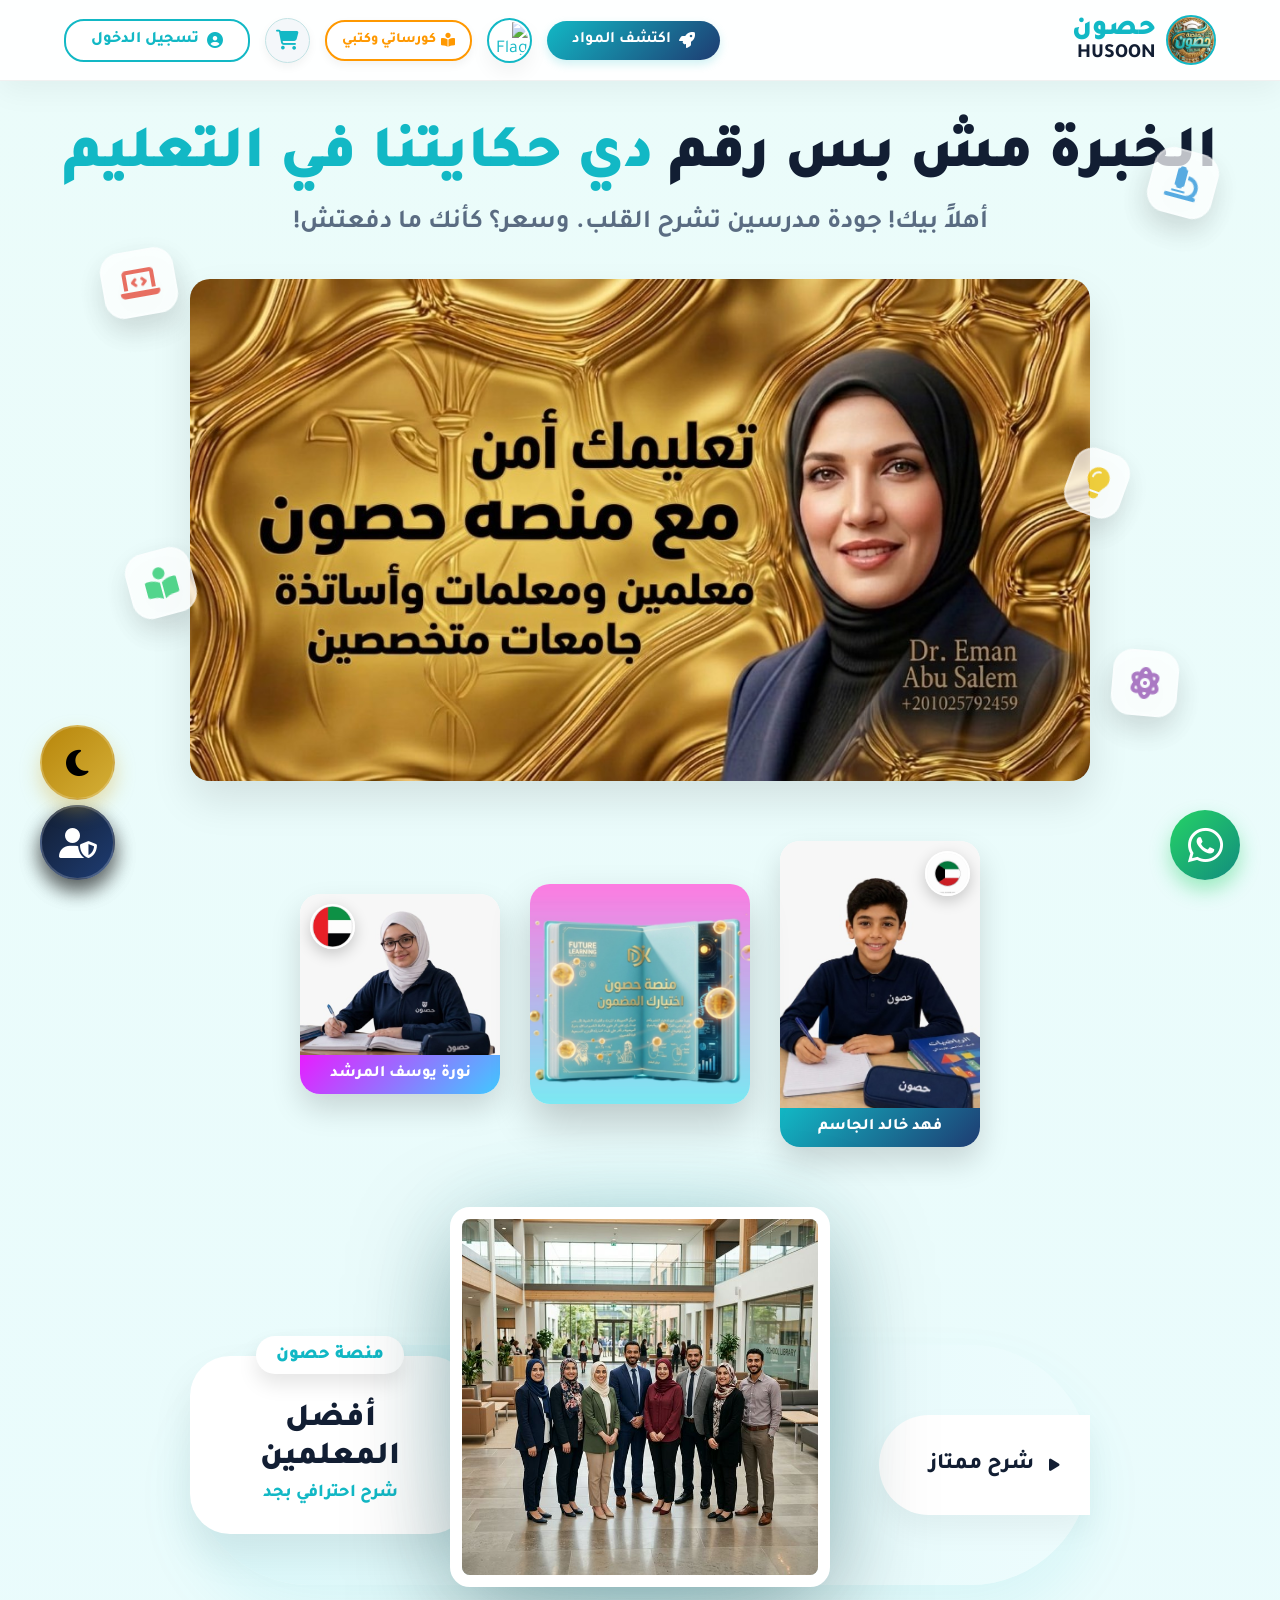
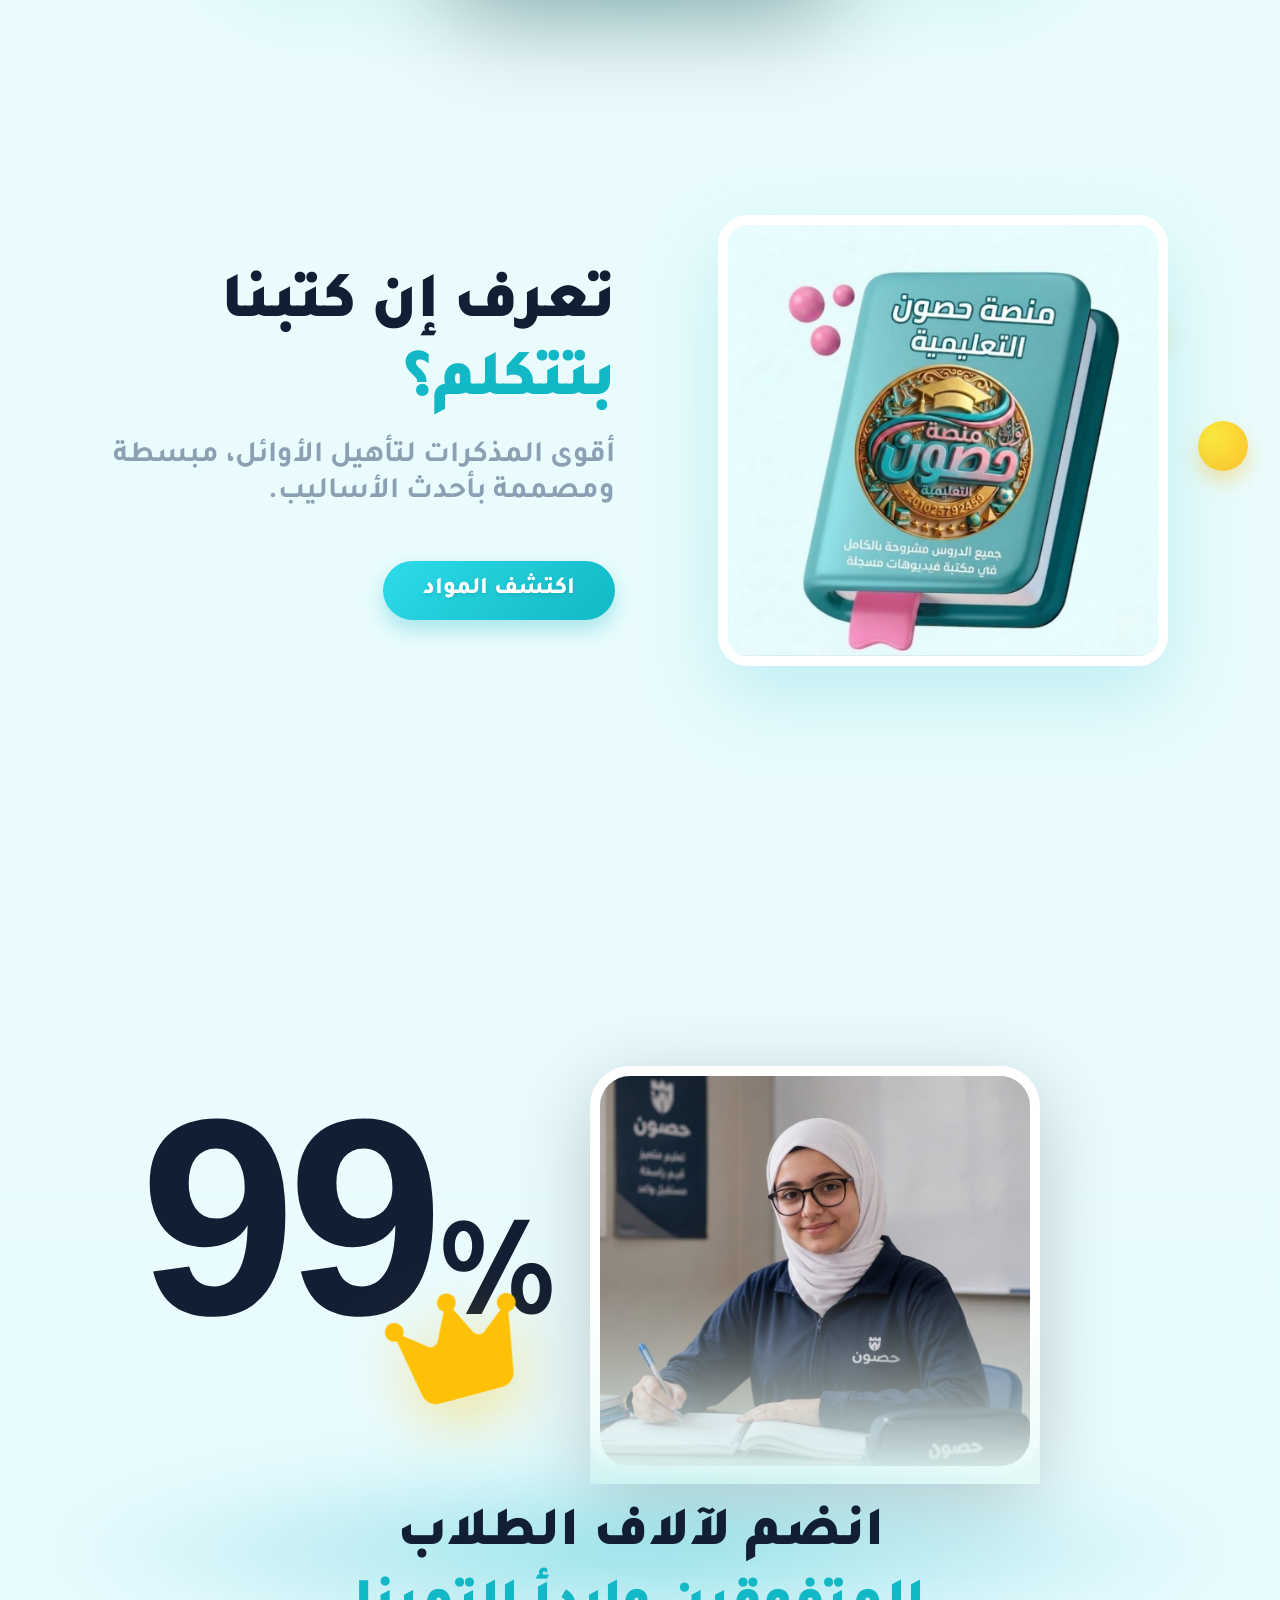
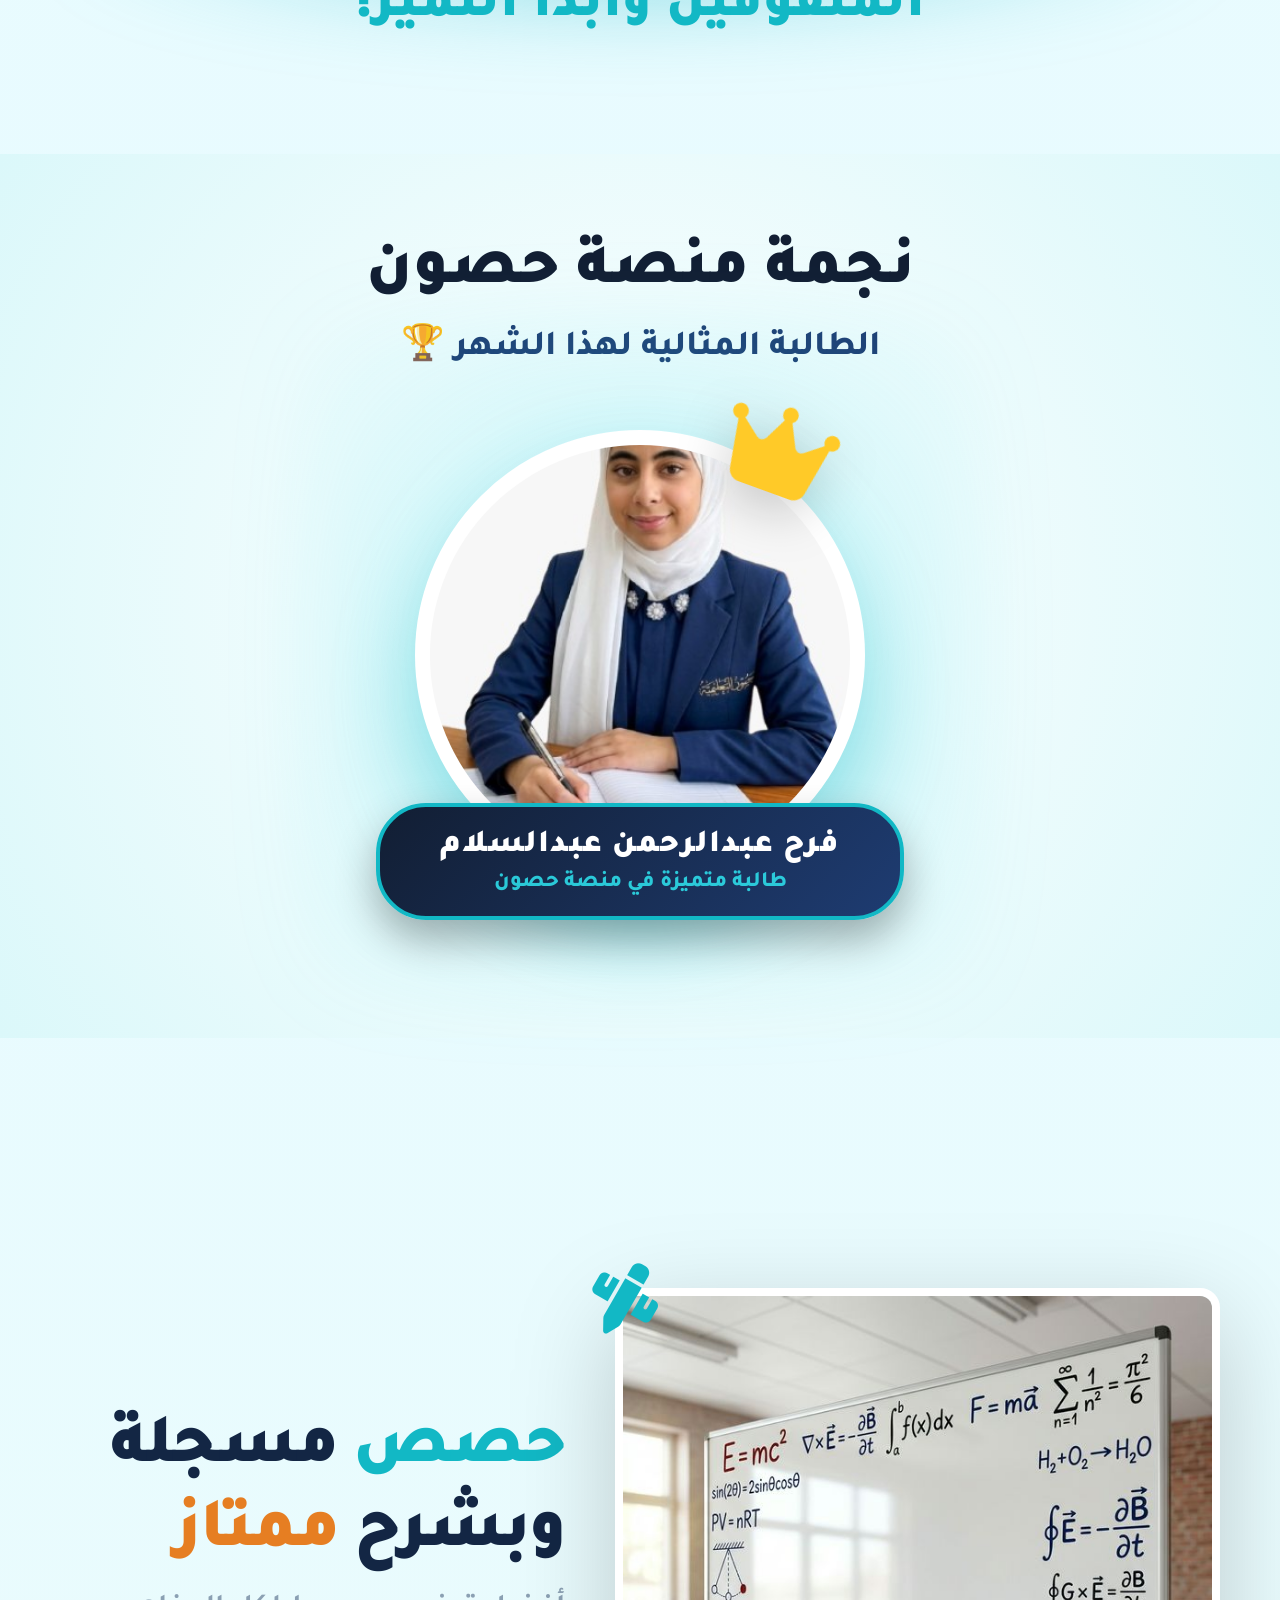
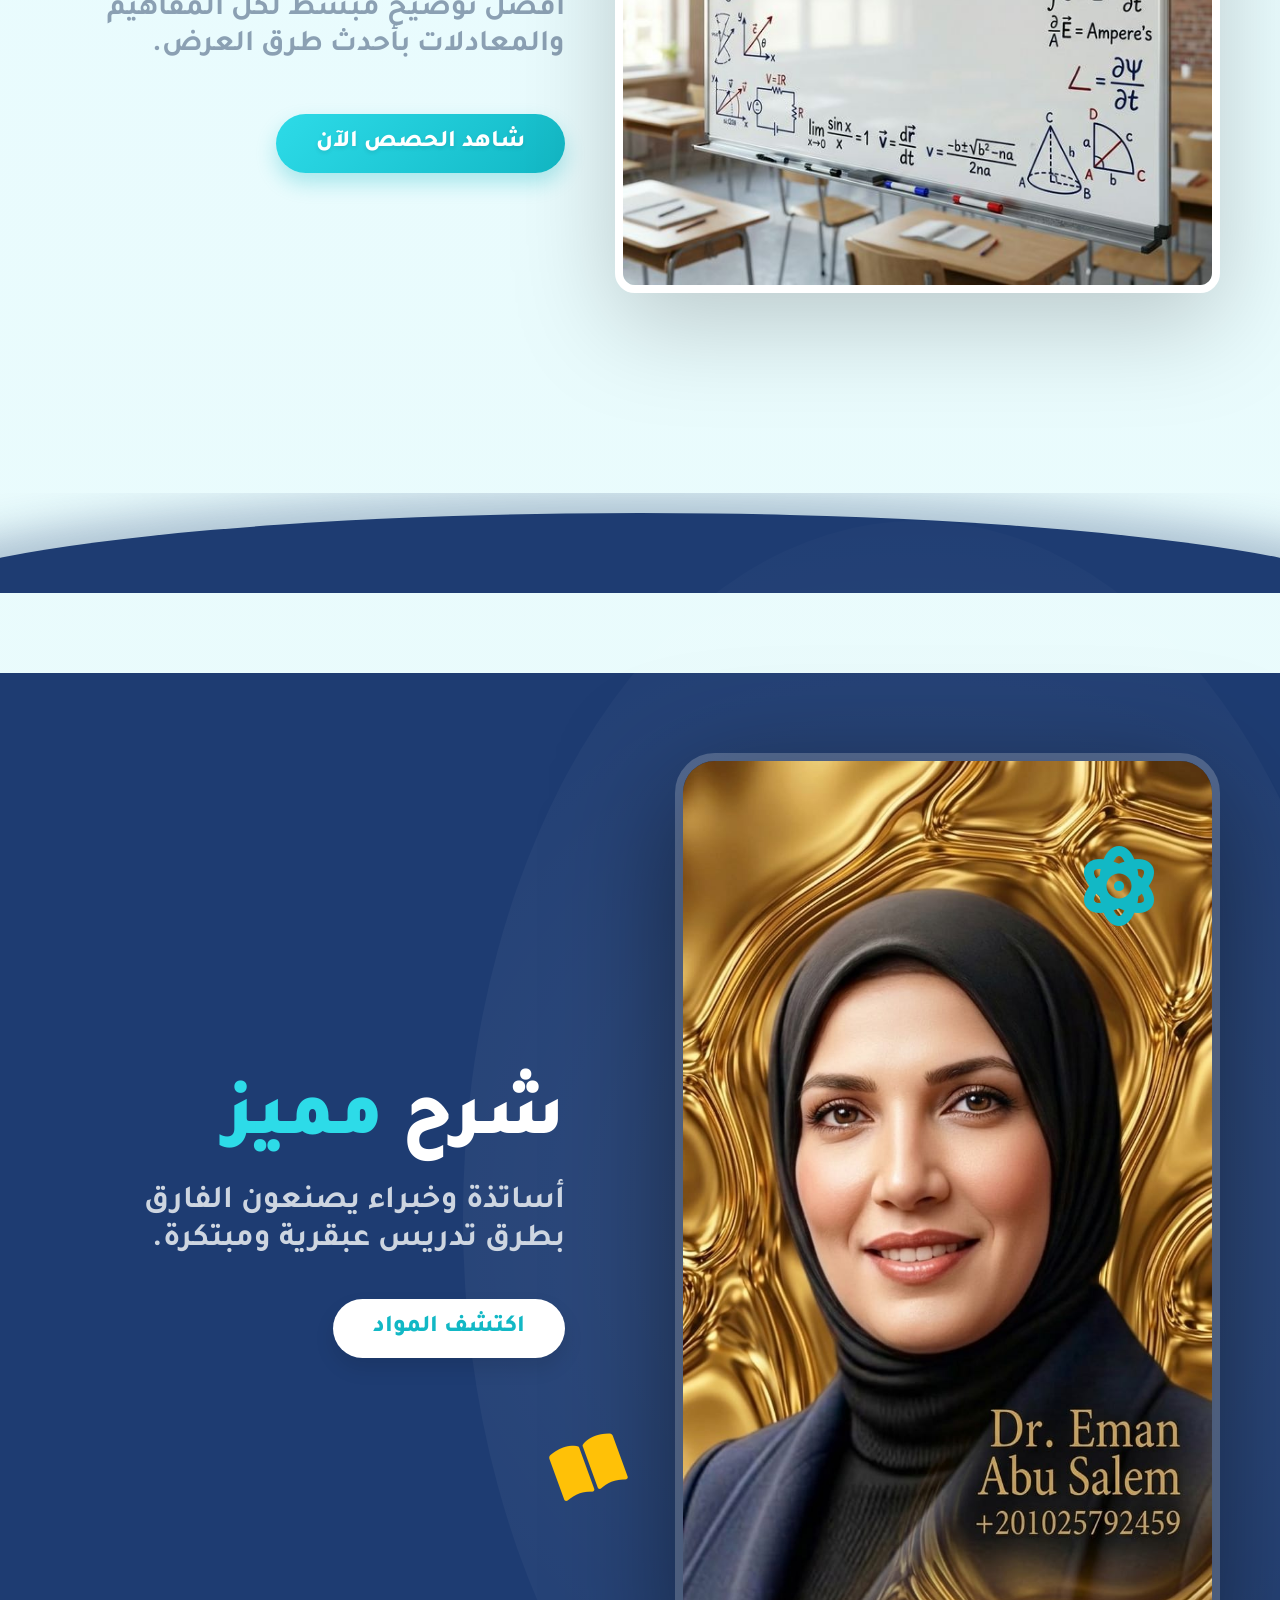
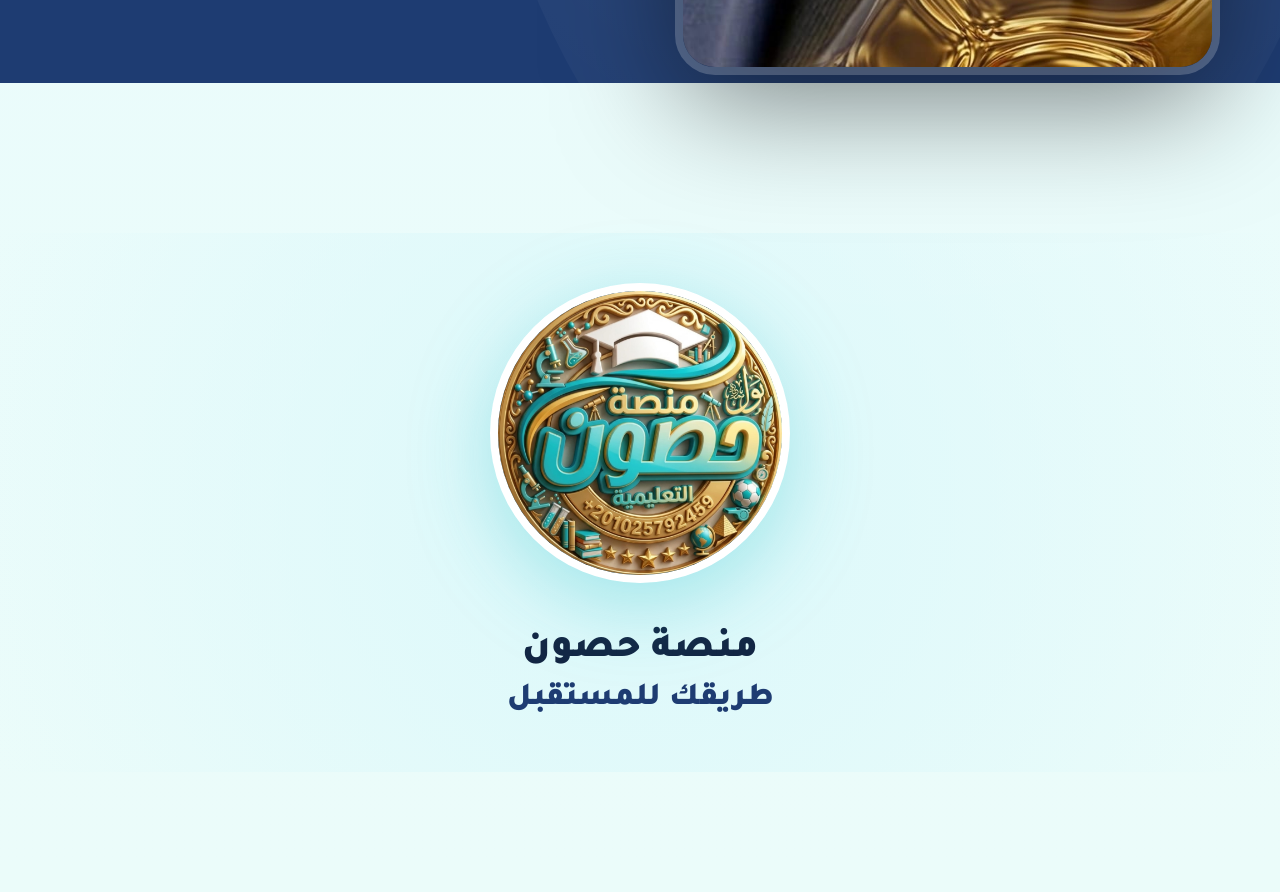
==== commit d39871cc: "Add files via upload" ====
--- a/index.html
+++ b/index.html
@@ -3,7 +3,7 @@
 
 <head>
     <meta charset="UTF-8">
-    <meta name="viewport" content="width=850">
+    <meta name="viewport" content="width=650">
     <title>منصة حصون - Husoon</title>
     <link rel="stylesheet" href="style.css">
     <link href="https://fonts.googleapis.com/css2?family=Tajawal:wght@400;500;700;800;900&display=swap"
--- a/style.css
+++ b/style.css
@@ -16,17 +16,24 @@
     font-family: 'Tajawal', sans-serif;
 }
 
+html,
+body {
+    width: 100%;
+    margin: 0;
+    padding: 0;
+    overflow-x: hidden !important;
+    position: relative;
+}
+
 html {
-    overflow-x: hidden;
     background-color: var(--bg-light);
 }
 
 body {
-    background: linear-gradient(to bottom, #ffffff 0%, var(--bg-light) 50%, #ffffff 100%);
-    color: var(--text-dark);
-    overflow-x: hidden;
+    background: linear-gradient(to bottom, #ebfcfa 0%, var(--bg-light) 50%, #ebfcfa 100%) !important;
+    color: var(--text-dark);
     padding-bottom: 120px;
-    max-width: 100%;
+    min-height: 100vh;
 }
 
 a {
@@ -425,13 +432,13 @@
     display: inline-flex;
     align-items: center;
     justify-content: center;
-    gap: 12px;
+    gap: 15px;
     background: linear-gradient(135deg, var(--primary-color) 0%, var(--primary-dark) 100%);
     color: var(--white);
-    padding: 20px 50px;
-    border-radius: 40px;
-    font-size: 24px;
-    font-weight: 800;
+    padding: 24px 60px;
+    border-radius: 50px;
+    font-size: 28px;
+    font-weight: 900;
     transition: all 0.4s cubic-bezier(0.175, 0.885, 0.32, 1.275);
     border: none;
     box-shadow: 0 10px 25px rgba(18, 184, 197, 0.35);
@@ -484,7 +491,7 @@
 .huge-percent {
     position: absolute;
     top: 50px;
-    right: -200px;
+    right: -50px;
     font-size: 120px;
     font-weight: 900;
     color: var(--text-dark);
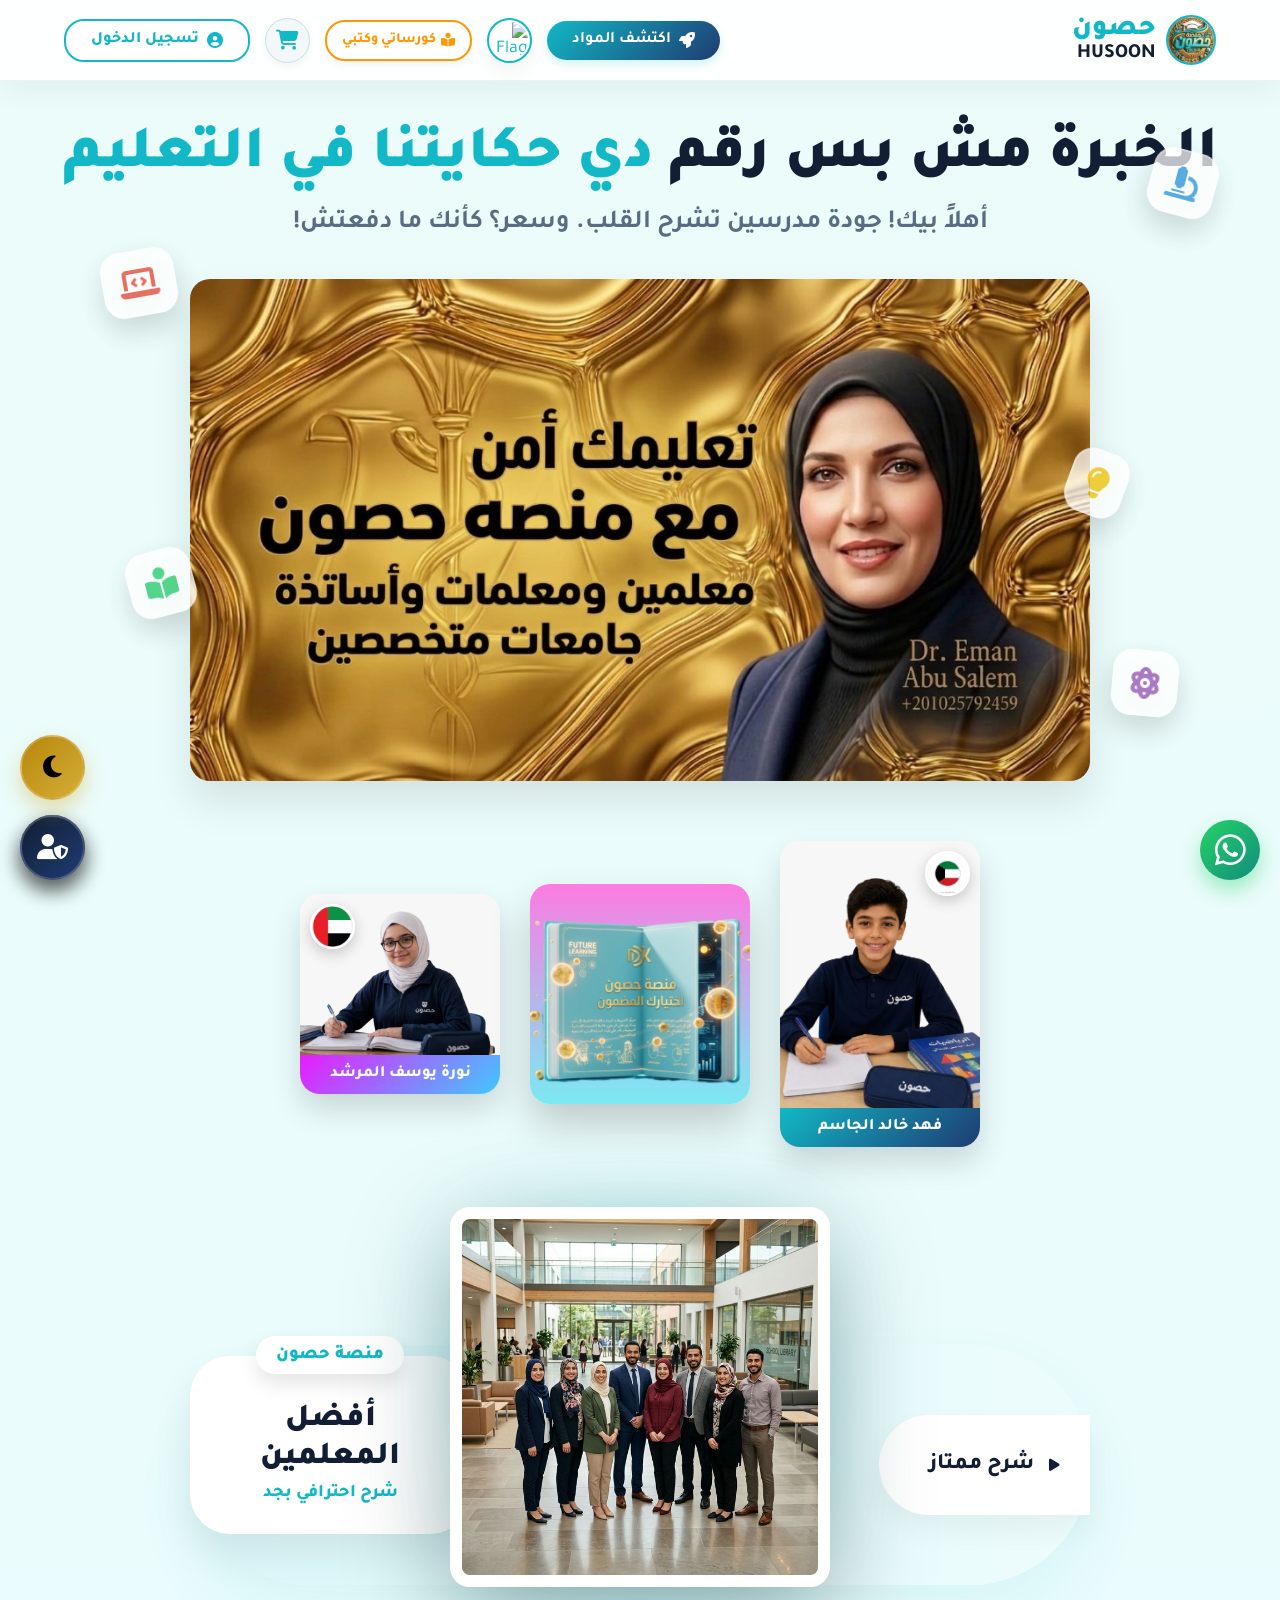
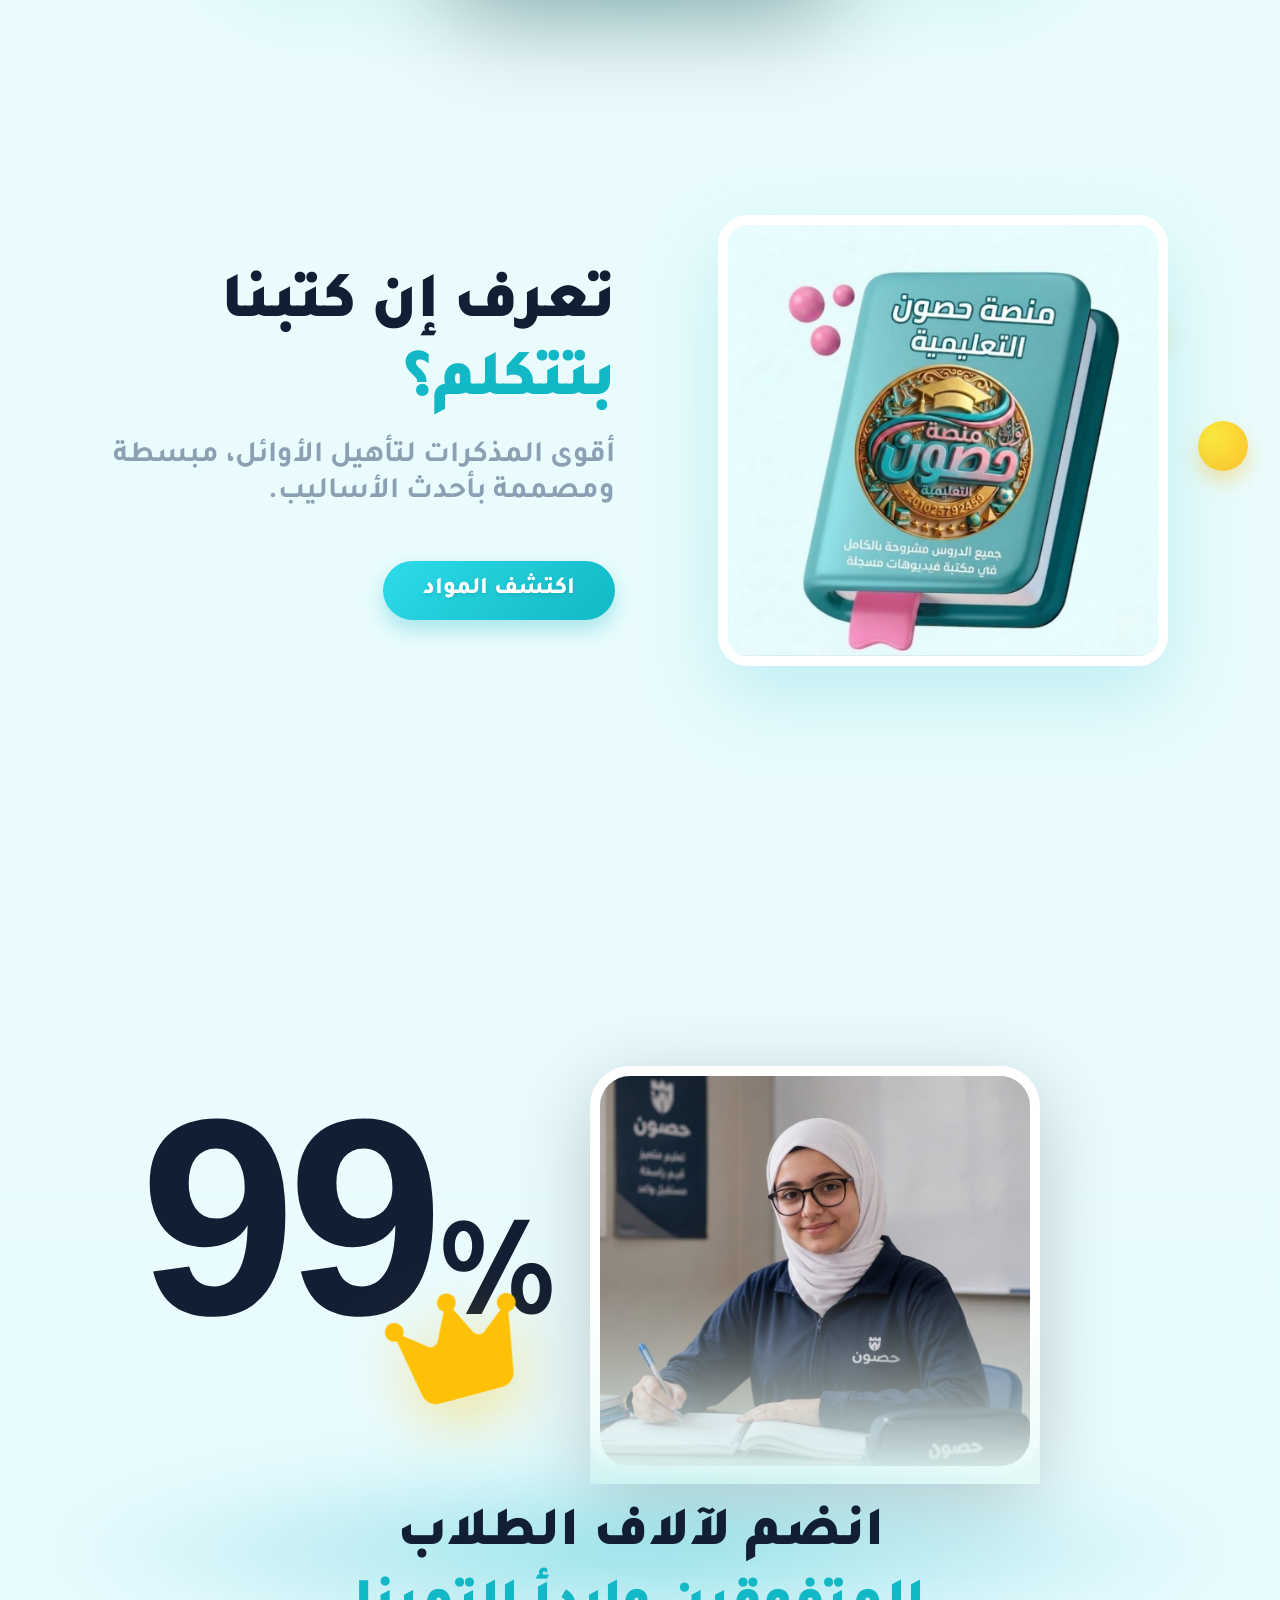
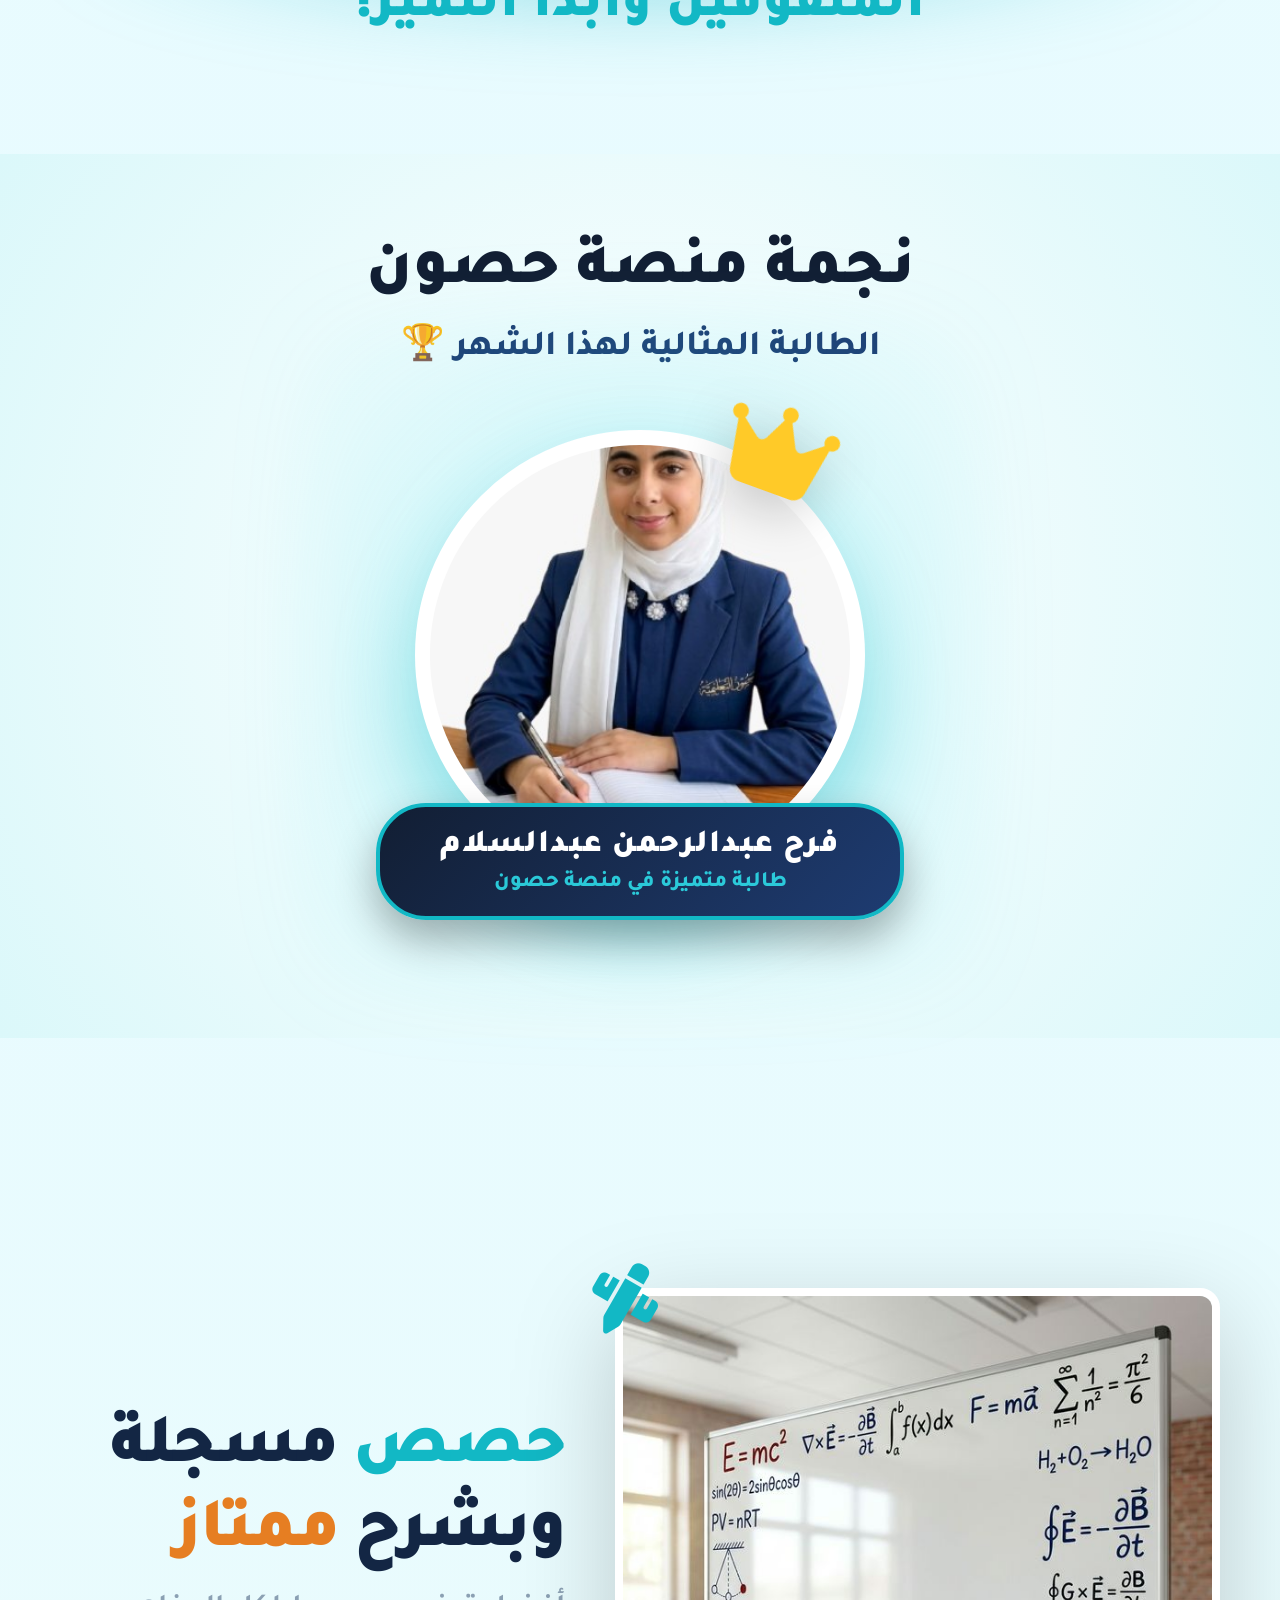
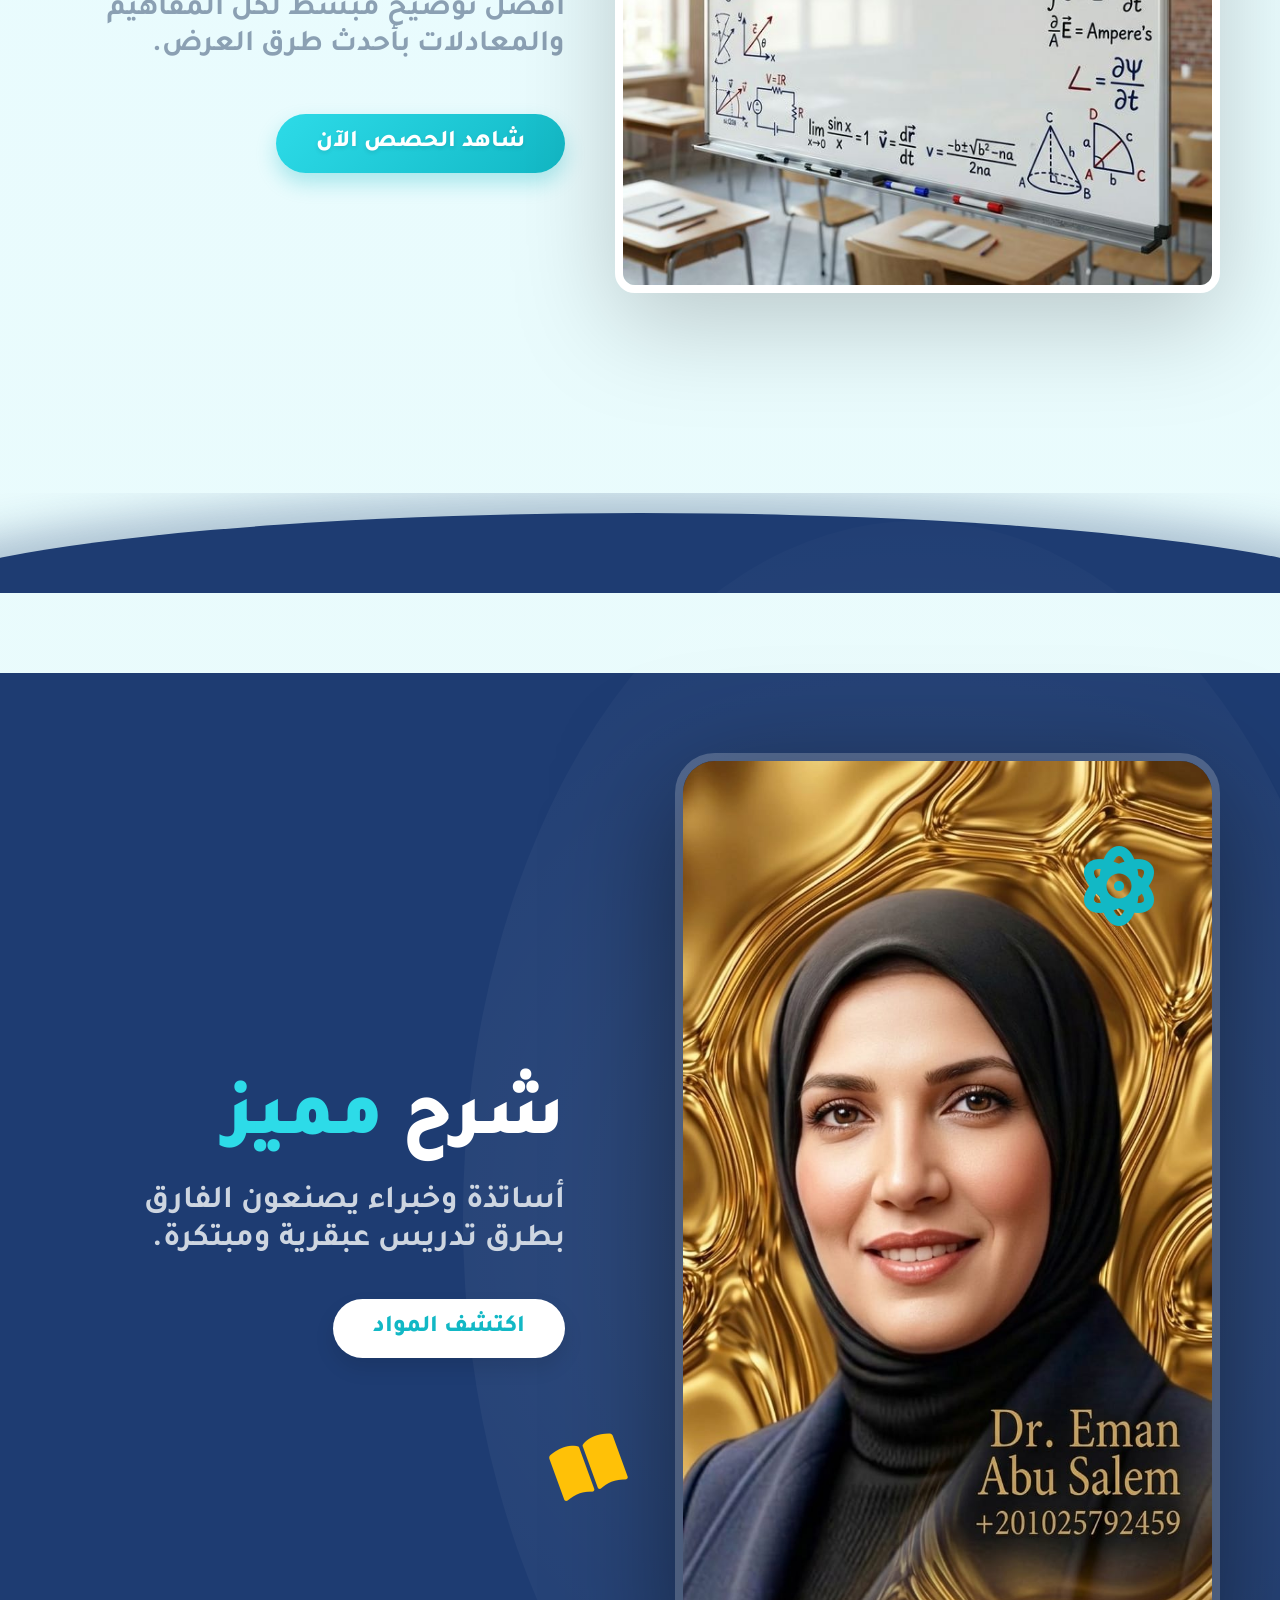
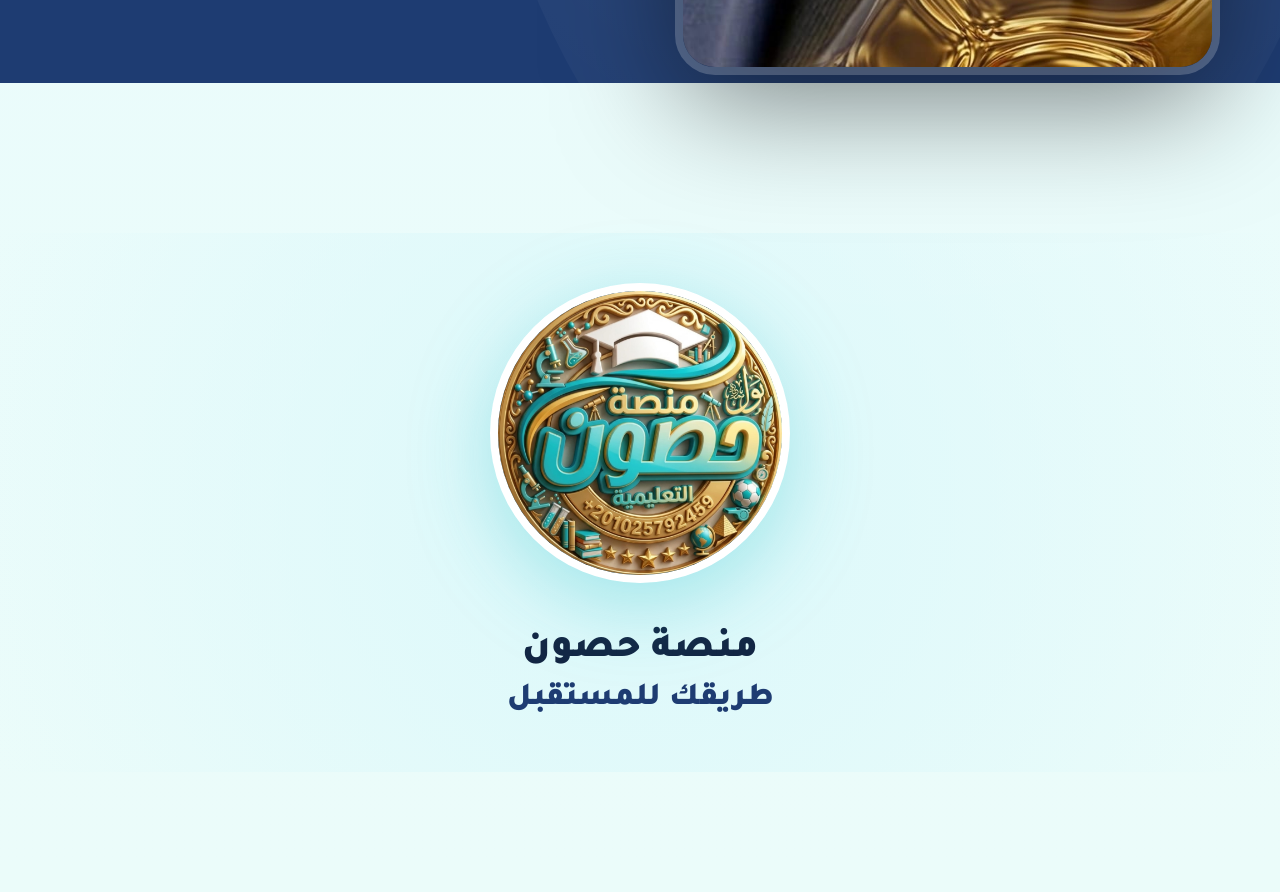
==== commit 95df55c7: "Add files via upload" ====
--- a/index.html
+++ b/index.html
@@ -3,9 +3,9 @@
 
 <head>
     <meta charset="UTF-8">
-    <meta name="viewport" content="width=650">
+    <meta name="viewport" content="width=800">
     <title>منصة حصون - Husoon</title>
-    <link rel="stylesheet" href="style.css">
+    <link rel="stylesheet" href="style.css?v=5">
     <link href="https://fonts.googleapis.com/css2?family=Tajawal:wght@400;500;700;800;900&display=swap"
         rel="stylesheet">
     <link rel="stylesheet" href="https://cdnjs.cloudflare.com/ajax/libs/font-awesome/6.4.0/css/all.min.css">
@@ -226,7 +226,7 @@
     </style>
 
     <button id="floating-admin-btn-static" title="لوحة الإدارة" onclick="promptAdmin()"
-        style="position:fixed; bottom:20px; left:40px; z-index:99999; background:linear-gradient(135deg, #121e33, #1e3c72); color:#fff; border:none; width:75px; height:75px; border-radius:50%; font-family:'Tajawal'; font-weight:800; box-shadow:0 10px 20px rgba(0,0,0,0.4); cursor:pointer; font-size:30px; transition:0.3s; display:flex; align-items:center; justify-content:center; border:2px solid rgba(255,255,255,0.2);">
+        style="position:fixed; bottom:20px; left:20px; z-index:99999; background:linear-gradient(135deg, #121e33, #1e3c72); color:#fff; border:none; width:65px; height:65px; border-radius:50%; font-family:'Tajawal'; font-weight:800; box-shadow:0 10px 20px rgba(0,0,0,0.4); cursor:pointer; font-size:25px; transition:0.3s; display:flex; align-items:center; justify-content:center; border:2px solid rgba(255,255,255,0.2);">
         <i class="fas fa-user-shield"></i>
     </button>
     <script>
@@ -322,7 +322,7 @@
     </header>
 
     <button id="floating-admin-btn-static" title="لوحة الإدارة" onclick="promptAdmin()"
-        style="position:fixed; bottom:20px; left:40px; z-index:99999; background:linear-gradient(135deg, #121e33, #1e3c72); color:#fff; border:none; width:75px; height:75px; border-radius:50%; font-family:'Tajawal'; font-weight:800; box-shadow:0 10px 20px rgba(0,0,0,0.4); cursor:pointer; font-size:30px; transition:0.3s; display:flex; align-items:center; justify-content:center; border:2px solid rgba(255,255,255,0.2);">
+        style="position:fixed; bottom:20px; left:20px; z-index:99999; background:linear-gradient(135deg, #121e33, #1e3c72); color:#fff; border:none; width:65px; height:65px; border-radius:50%; font-family:'Tajawal'; font-weight:800; box-shadow:0 10px 20px rgba(0,0,0,0.4); cursor:pointer; font-size:25px; transition:0.3s; display:flex; align-items:center; justify-content:center; border:2px solid rgba(255,255,255,0.2);">
         <i class="fas fa-user-shield"></i>
     </button>
 
@@ -717,7 +717,7 @@
     <!-- Firebase SDKs -->
     <script type="module" src="firebase-init.js"></script>
     <script type="module" src="firebase-data.js"></script>
-    <script src="script.js"></script>
+    <script src="script.js?v=5"></script>
 </body>
 
 </html>
